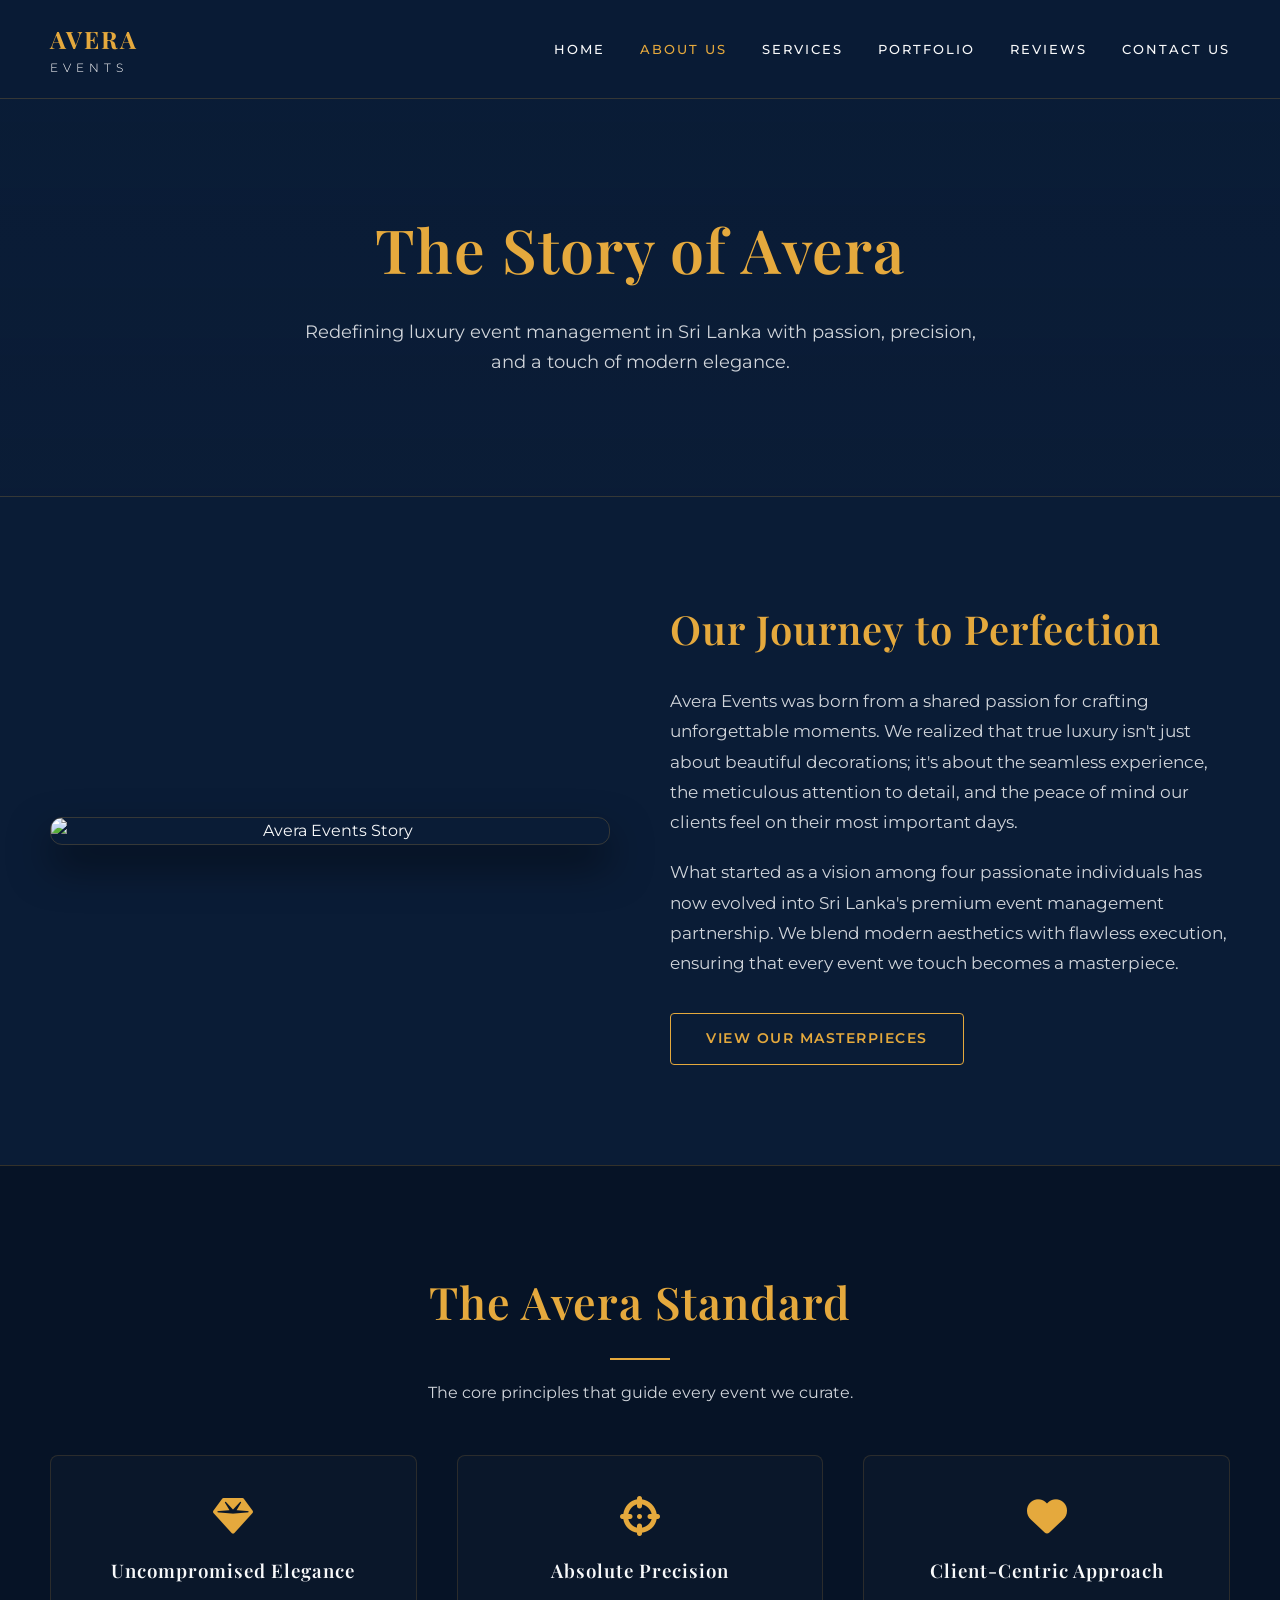
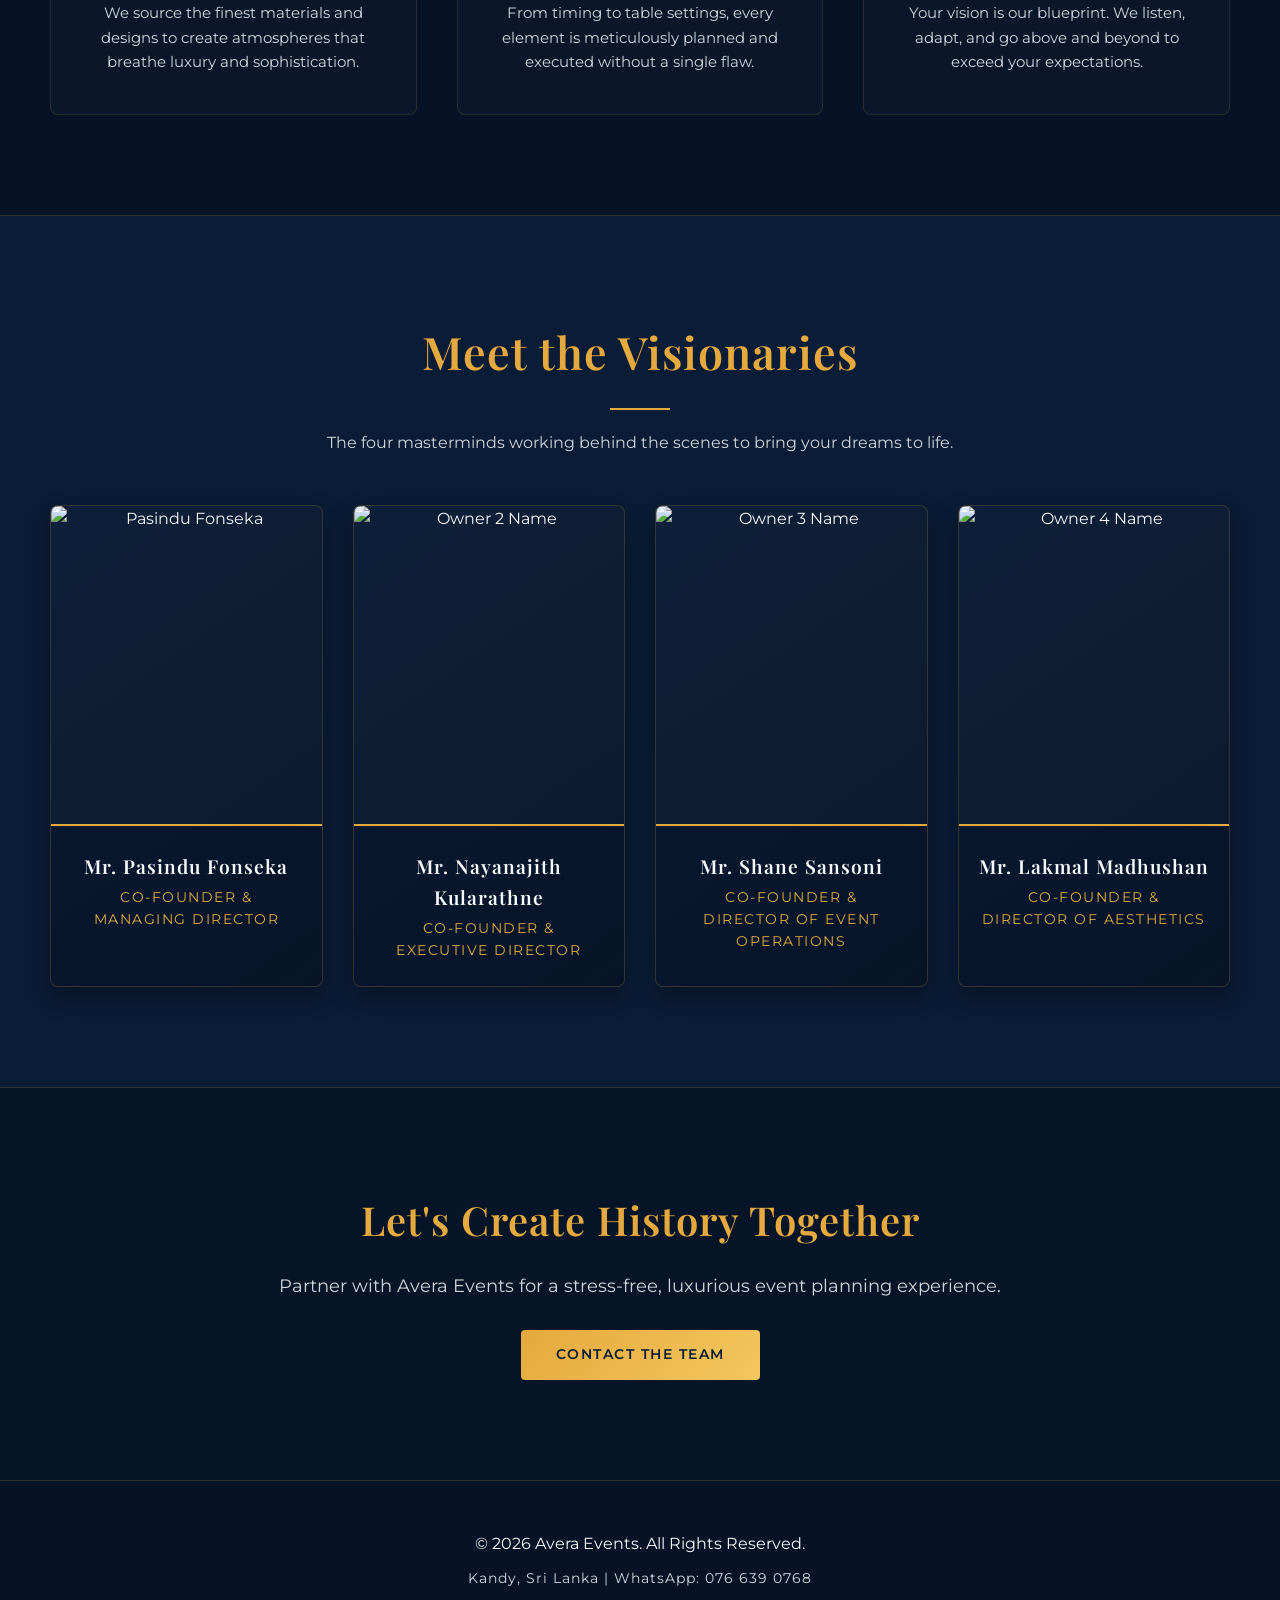
==== about.html @ 564c5348 "Update about.html" ====
<!DOCTYPE html>
<html lang="en">
<head>
    <meta charset="UTF-8">
    <meta name="viewport" content="width=device-width, initial-scale=1.0">
    <title>About Us | Avera Events</title>
    <link rel="icon" type="image/png" href="favicon.png">
    <link rel="stylesheet" href="style.css">
    <!-- FontAwesome for Icons -->
    <link rel="stylesheet" href="https://cdnjs.cloudflare.com/ajax/libs/font-awesome/6.4.0/css/all.min.css">
    <style>
        .about-hero { margin-top: 80px; padding: 120px 20px; background: linear-gradient(rgba(10, 28, 54, 0.85), rgba(10, 28, 54, 0.95)), url('images/slide2.jpg') center/cover; text-align: center; border-bottom: 1px solid var(--gold-border); }
        .about-hero h1 { font-size: 3.8rem; color: var(--accent-gold); margin-bottom: 20px; }
        .story-section { display: grid; grid-template-columns: 1fr 1fr; gap: 60px; max-width: 1200px; margin: 0 auto; align-items: center; }
        .story-image { border-radius: 12px; overflow: hidden; border: 1px solid var(--gold-border); box-shadow: 0 20px 40px rgba(0,0,0,0.5); position: relative; }
        .story-image img { width: 100%; height: 100%; object-fit: cover; display: block; }
        .story-content { text-align: left; } .story-content h2 { font-size: 2.5rem; color: var(--accent-gold); margin-bottom: 25px; } .story-content p { color: var(--text-grey); font-size: 1.05rem; line-height: 1.8; margin-bottom: 20px; }
        .values-section { background-color: var(--dark-blue-bg); border-top: 1px solid var(--gold-border); border-bottom: 1px solid var(--gold-border); }
        .values-grid { display: grid; grid-template-columns: repeat(auto-fit, minmax(300px, 1fr)); gap: 40px; max-width: 1200px; margin: 0 auto; margin-top: 50px; }
        .value-card { background: rgba(255, 255, 255, 0.02); border: 1px solid rgba(229, 169, 61, 0.15); padding: 40px 30px; border-radius: 8px; text-align: center; transition: all 0.3s ease; }
        .value-card:hover { border-color: var(--accent-gold); transform: translateY(-5px); background: rgba(255, 255, 255, 0.05); } .value-icon { font-size: 2.5rem; color: var(--accent-gold); margin-bottom: 20px; }
        
        /* Team Layout Style */
        .team-grid { display: grid; grid-template-columns: repeat(4, 1fr); gap: 30px; max-width: 1200px; margin: 0 auto; margin-top: 50px; }
        .team-card { background: linear-gradient(145deg, rgba(10,28,54,0.6), rgba(6,19,38,0.9)); border: 1px solid var(--gold-border); border-radius: 8px; overflow: hidden; text-align: center; transition: transform 0.3s; box-shadow: 0 10px 25px rgba(0,0,0,0.3); }
        .team-card:hover { transform: translateY(-8px); border-color: var(--accent-gold); }
        
        .team-image-box { width: 100%; height: 320px; overflow: hidden; border-bottom: 2px solid var(--accent-gold); background: rgba(255, 255, 255, 0.02); }
        .team-image-box img { width: 100%; height: 100%; object-fit: cover; display: block; transition: transform 0.5s ease; }
        .team-card:hover .team-image-box img { transform: scale(1.05); }
        
        .team-info { padding: 25px 15px; } 
        .team-info h4 { color: var(--text-white); font-size: 1.2rem; margin-bottom: 5px; letter-spacing: 1px; } 
        .team-info p { color: var(--accent-gold); font-size: 0.85rem; text-transform: uppercase; letter-spacing: 1.5px; }
        
        @media (max-width: 1024px) { .team-grid { grid-template-columns: repeat(2, 1fr); } .story-section { grid-template-columns: 1fr; text-align: center; } .story-content { text-align: center; } }
        @media (max-width: 768px) { .team-grid { grid-template-columns: 1fr; } .about-hero h1 { font-size: 2.8rem; } }
    </style>
</head>
<body>
    <!-- Header Navigation -->
    <header>
        <div class="logo">
            <a href="index.html" style="color:var(--accent-gold); font-family:'Playfair Display', serif; font-size:24px; font-weight:bold; letter-spacing:2px; text-decoration:none;">AVERA<span style="font-size:12px; display:block; letter-spacing:5px; color:#fff; font-family:'Montserrat', sans-serif; font-weight:300;">EVENTS</span></a>
        </div>
        <div class="menu-toggle" id="mobile-menu"><i class="fas fa-bars"></i></div>
        <nav id="nav-menu">
            <ul class="nav-list">
                <li><a href="index.html">Home</a></li>
                <li><a href="about.html" class="active">About Us</a></li>
                <li><a href="services.html">Services</a></li>
                <li><a href="portfolio.html">Portfolio</a></li>
                <li><a href="reviews.html">Reviews</a></li>
                <li><a href="contact.html">Contact Us</a></li>
            </ul>
        </nav>
    </header>

    <!-- Hero Banner -->
    <section class="about-hero">
        <h1>The Story of Avera</h1>
        <p style="color: var(--text-grey); font-size: 1.15rem; max-width: 700px; margin: 0 auto;">Redefining luxury event management in Sri Lanka with passion, precision, and a touch of modern elegance.</p>
    </section>

    <!-- Story Content -->
    <section class="section-padding">
        <div class="story-section">
            <div class="story-image"><img src="images/slide3.jpg" alt="Avera Events Story"></div>
            <div class="story-content">
                <h2>Our Journey to Perfection</h2>
                <p>Avera Events was born from a shared passion for crafting unforgettable moments. We realized that true luxury isn't just about beautiful decorations; it's about the seamless experience, the meticulous attention to detail, and the peace of mind our clients feel on their most important days.</p>
                <p>What started as a vision among four passionate individuals has now evolved into Sri Lanka's premium event management partnership. We blend modern aesthetics with flawless execution, ensuring that every event we touch becomes a masterpiece.</p>
                <a href="portfolio.html" class="btn-gold-outline" style="margin-top: 15px;">View Our Masterpieces</a>
            </div>
        </div>
    </section>

    <!-- Standards / Core Values -->
    <section class="values-section section-padding">
        <h2 class="section-title">The Avera Standard</h2>
        <p style="color: var(--text-grey);">The core principles that guide every event we curate.</p>
        <div class="values-grid">
            <div class="value-card"><i class="fas fa-gem value-icon"></i><h3 style="color: var(--text-white); margin-bottom: 15px; font-family: 'Playfair Display', serif;">Uncompromised Elegance</h3><p style="color: var(--text-grey); font-size: 0.95rem;">We source the finest materials and designs to create atmospheres that breathe luxury and sophistication.</p></div>
            <div class="value-card"><i class="fas fa-crosshairs value-icon"></i><h3 style="color: var(--text-white); margin-bottom: 15px; font-family: 'Playfair Display', serif;">Absolute Precision</h3><p style="color: var(--text-grey); font-size: 0.95rem;">From timing to table settings, every element is meticulously planned and executed without a single flaw.</p></div>
            <div class="value-card"><i class="fas fa-heart value-icon"></i><h3 style="color: var(--text-white); margin-bottom: 15px; font-family: 'Playfair Display', serif;">Client-Centric Approach</h3><p style="color: var(--text-grey); font-size: 0.95rem;">Your vision is our blueprint. We listen, adapt, and go above and beyond to exceed your expectations.</p></div>
        </div>
    </section>

    <!-- Team Section (Real Images Configured) -->
    <section class="section-padding">
        <h2 class="section-title">Meet the Visionaries</h2>
        <p style="color: var(--text-grey); margin-bottom: 20px;">The four masterminds working behind the scenes to bring your dreams to life.</p>
        
        <div class="team-grid">
            <!-- Owner 1 -->
        <div class="team-card">
            <div class="team-image-box">
                <img src="https://res.cloudinary.com/ord0oppa/image/upload/v1783399029/WhatsApp_Image_2026-07-07_at_09.44.45_jn5zst.jpg" alt="Pasindu Fonseka">
            </div>
            <div class="team-info">
                <h4>Mr. Pasindu Fonseka</h4>
                <p>Co-Founder &<br>Managing Director</p>
            </div>
        </div>

        <!-- Owner 2 -->
        <div class="team-card">
            <div class="team-image-box">
                <img src="https://res.cloudinary.com/ord0oppa/image/upload/v1783406626/Man_wearing_sunglasses_in_office_202607071105_fjljlg.jpg" alt="Owner 2 Name">
            </div>
            <div class="team-info">
                <h4>Mr. Nayanajith Kularathne</h4>
                <p>Co-Founder &<br>Executive Director</p>
            </div>
        </div>

        <!-- Owner 3 -->
        <div class="team-card">
            <div class="team-image-box">
                <img src="https://res.cloudinary.com/ord0oppa/image/upload/v1783406615/Man_wearing_sunglasses_in_office_202607071108_fgf3a9.jpg" alt="Owner 3 Name">
            </div>
            <div class="team-info">
                <h4>Mr. Shane Sansoni</h4>
                <p>Co-Founder &<br>Director of Event Operations</p>
            </div>
        </div>

        <!-- Owner 4 -->
        <div class="team-card">
            <div class="team-image-box">
                <img src="https://res.cloudinary.com/ord0oppa/image/upload/v1783399033/Man_in_blazer_office_202607070939_g2fzbm.jpg" alt="Owner 4 Name">
            </div>
            <div class="team-info">
                <h4>Mr. Lakmal Madhushan</h4>
                <p>Co-Founder &<br>Director of Aesthetics</p>
            </div>
         </div>
    </section>

    <!-- Bottom CTA Banner -->
    <section class="section-padding" style="background: linear-gradient(rgba(6, 19, 38, 0.9), rgba(6, 19, 38, 0.9)); border-top: 1px solid var(--gold-border);">
        <h2 style="font-size: 2.5rem; color: var(--accent-gold); margin-bottom: 20px;">Let's Create History Together</h2>
        <p style="color: var(--text-grey); font-size: 1.1rem; margin-bottom: 30px;">Partner with Avera Events for a stress-free, luxurious event planning experience.</p>
        <a href="contact.html" class="btn-gold">Contact The Team</a>
    </section>

    <!-- Global Footer -->
    <footer>
        <p>&copy; 2026 Avera Events. All Rights Reserved.</p>
        <p style="font-size: 0.9rem; color: var(--text-grey); margin-top: 10px; letter-spacing: 1px;">Kandy, Sri Lanka | WhatsApp: 076 639 0768</p>
    </footer>

    <!-- Mobile Navigation Menu Script -->
    <script>
        document.addEventListener("DOMContentLoaded", function() {
            const mobileMenu = document.getElementById('mobile-menu'); const navMenu = document.getElementById('nav-menu'); const menuIcon = mobileMenu.querySelector('i');
            if(mobileMenu && navMenu) {
                mobileMenu.addEventListener('click', () => { navMenu.classList.toggle('active'); document.body.classList.toggle('no-scroll'); if(navMenu.classList.contains('active')) { menuIcon.classList.remove('fa-bars'); menuIcon.classList.add('fa-times'); } else { menuIcon.classList.remove('fa-times'); menuIcon.classList.add('fa-bars'); } });
                document.querySelectorAll('.nav-list li a').forEach(link => { link.addEventListener('click', () => { navMenu.classList.remove('active'); document.body.classList.remove('no-scroll'); menuIcon.classList.remove('fa-times'); menuIcon.classList.add('fa-bars'); }); });
            }
        });
    </script>
</body>
</html>
---- style.css ----
/* ==========================================================================
   Avera Events - Master Stylesheet (Premium Luxury Theme)
   ========================================================================== */
@import url('https://fonts.googleapis.com/css2?family=Montserrat:wght@300;400;500;600&family=Playfair+Display:ital,wght@0,400;0,600;1,400&display=swap');

:root { 
    --primary-blue: #0A1C36; 
    --dark-blue-bg: #061326;
    --accent-gold: #E5A93D; 
    --accent-gold-light: #F3C75F; 
    --text-white: #F8F9FA; 
    --text-grey: #D1D5DB; 
    --card-bg: rgba(255, 255, 255, 0.02);
    --gold-border: rgba(229, 169, 61, 0.2);
}

* { margin: 0; padding: 0; box-sizing: border-box; }
html { scroll-behavior: smooth; }

body { 
    font-family: 'Montserrat', sans-serif; 
    background-color: var(--primary-blue); 
    color: var(--text-white); 
    line-height: 1.6; 
    overflow-x: hidden;
}

h1, h2, h3, h4 { 
    font-family: 'Playfair Display', serif; 
    font-weight: 600; 
    letter-spacing: 1px;
}

/* ================== Navbar & Mobile Menu ================== */
header { 
    background-color: rgba(10, 28, 54, 0.96); 
    padding: 20px 50px; 
    display: flex; 
    justify-content: space-between; 
    align-items: center; 
    position: fixed; 
    width: 100%; 
    top: 0; 
    z-index: 2000; 
    border-bottom: 1px solid var(--gold-border); 
    backdrop-filter: blur(10px);
}

nav ul { list-style: none; display: flex; gap: 35px; }
nav ul li a { 
    color: var(--text-white); text-decoration: none; font-size: 13px; 
    text-transform: uppercase; letter-spacing: 2px; transition: color 0.3s ease; font-weight: 500;
}
nav ul li a:hover, nav ul li a.active { color: var(--accent-gold); }

.menu-toggle {
    display: none; color: var(--accent-gold); font-size: 1.8rem; cursor: pointer;
    z-index: 2001; transition: transform 0.3s;
}

@media (max-width: 992px) { header { padding: 15px 30px; } }

@media (max-width: 768px) {
    .menu-toggle { display: block; }
    nav {
        position: fixed; top: 0; right: -100%; width: 75%; height: 100vh;
        background: rgba(6, 19, 38, 0.98); backdrop-filter: blur(15px);
        display: flex; flex-direction: column; justify-content: center; align-items: center;
        transition: right 0.4s cubic-bezier(0.25, 1, 0.5, 1); z-index: 2000;
        border-left: 1px solid var(--gold-border); box-shadow: -10px 0 40px rgba(0,0,0,0.7);
    }
    nav.active { right: 0; }
    nav ul { flex-direction: column; text-align: center; gap: 40px; }
    nav ul li a { font-size: 1.3rem; letter-spacing: 3px; }
    body.no-scroll { overflow: hidden; }
}

/* ================== Global Buttons & Layout ================== */
.btn-gold { 
    background: linear-gradient(135deg, var(--accent-gold), var(--accent-gold-light)); 
    color: var(--primary-blue); padding: 14px 35px; text-decoration: none; 
    font-weight: 600; border-radius: 4px; text-transform: uppercase; 
    letter-spacing: 1.5px; transition: all 0.4s ease; display: inline-block; border: none; cursor: pointer; font-size: 0.85rem;
}
.btn-gold:hover { transform: translateY(-3px); box-shadow: 0 12px 25px rgba(229, 169, 61, 0.35); }

.btn-gold-outline {
    background: transparent; color: var(--accent-gold); border: 1px solid var(--accent-gold);
    padding: 14px 35px; text-decoration: none; font-weight: 600; border-radius: 4px; 
    text-transform: uppercase; letter-spacing: 1.5px; transition: all 0.4s ease; display: inline-block; font-size: 0.85rem;
}
.btn-gold-outline:hover {
    background: var(--accent-gold); color: var(--primary-blue); transform: translateY(-3px); box-shadow: 0 12px 25px rgba(229, 169, 61, 0.2);
}

.section-padding { padding: 100px 50px; text-align: center; }
.section-title { font-size: 2.8rem; color: var(--accent-gold); margin-bottom: 20px; }
.section-title::after { content: ''; display: block; width: 60px; height: 2px; background: var(--accent-gold); margin: 20px auto 0; }

/* ================== Custom Form Inputs ================== */
.custom-input {
    width: 100%; padding: 16px; background: rgba(0, 0, 0, 0.2);
    border: 1px solid rgba(229, 169, 61, 0.3); color: var(--text-white);
    border-radius: 6px; font-family: 'Montserrat', sans-serif; font-size: 1rem;
    transition: all 0.3s ease; margin-bottom: 25px;
}
.custom-input:focus { outline: none; border-color: var(--accent-gold); box-shadow: 0 0 10px rgba(229, 169, 61, 0.2); background: rgba(0, 0, 0, 0.4); }
.custom-input::placeholder { color: rgba(255, 255, 255, 0.3); }
.form-label { display: block; margin-bottom: 10px; color: var(--accent-gold); font-size: 0.95rem; font-weight: 500; }

/* ================== Footer ================== */
footer { background-color: var(--dark-blue-bg); padding: 50px 20px; text-align: center; border-top: 1px solid var(--gold-border); }

/* (මෙතනින් පහළට Index, About, Services, Contact, Reviews වලට අදාළ අමතර CSS ඔක්කොම එකතු කරලා තියෙන්නේ. ඒ ඔක්කොම ෆයිල් වලට මේ එක style.css එකෙන් වැඩ කරනවා) */
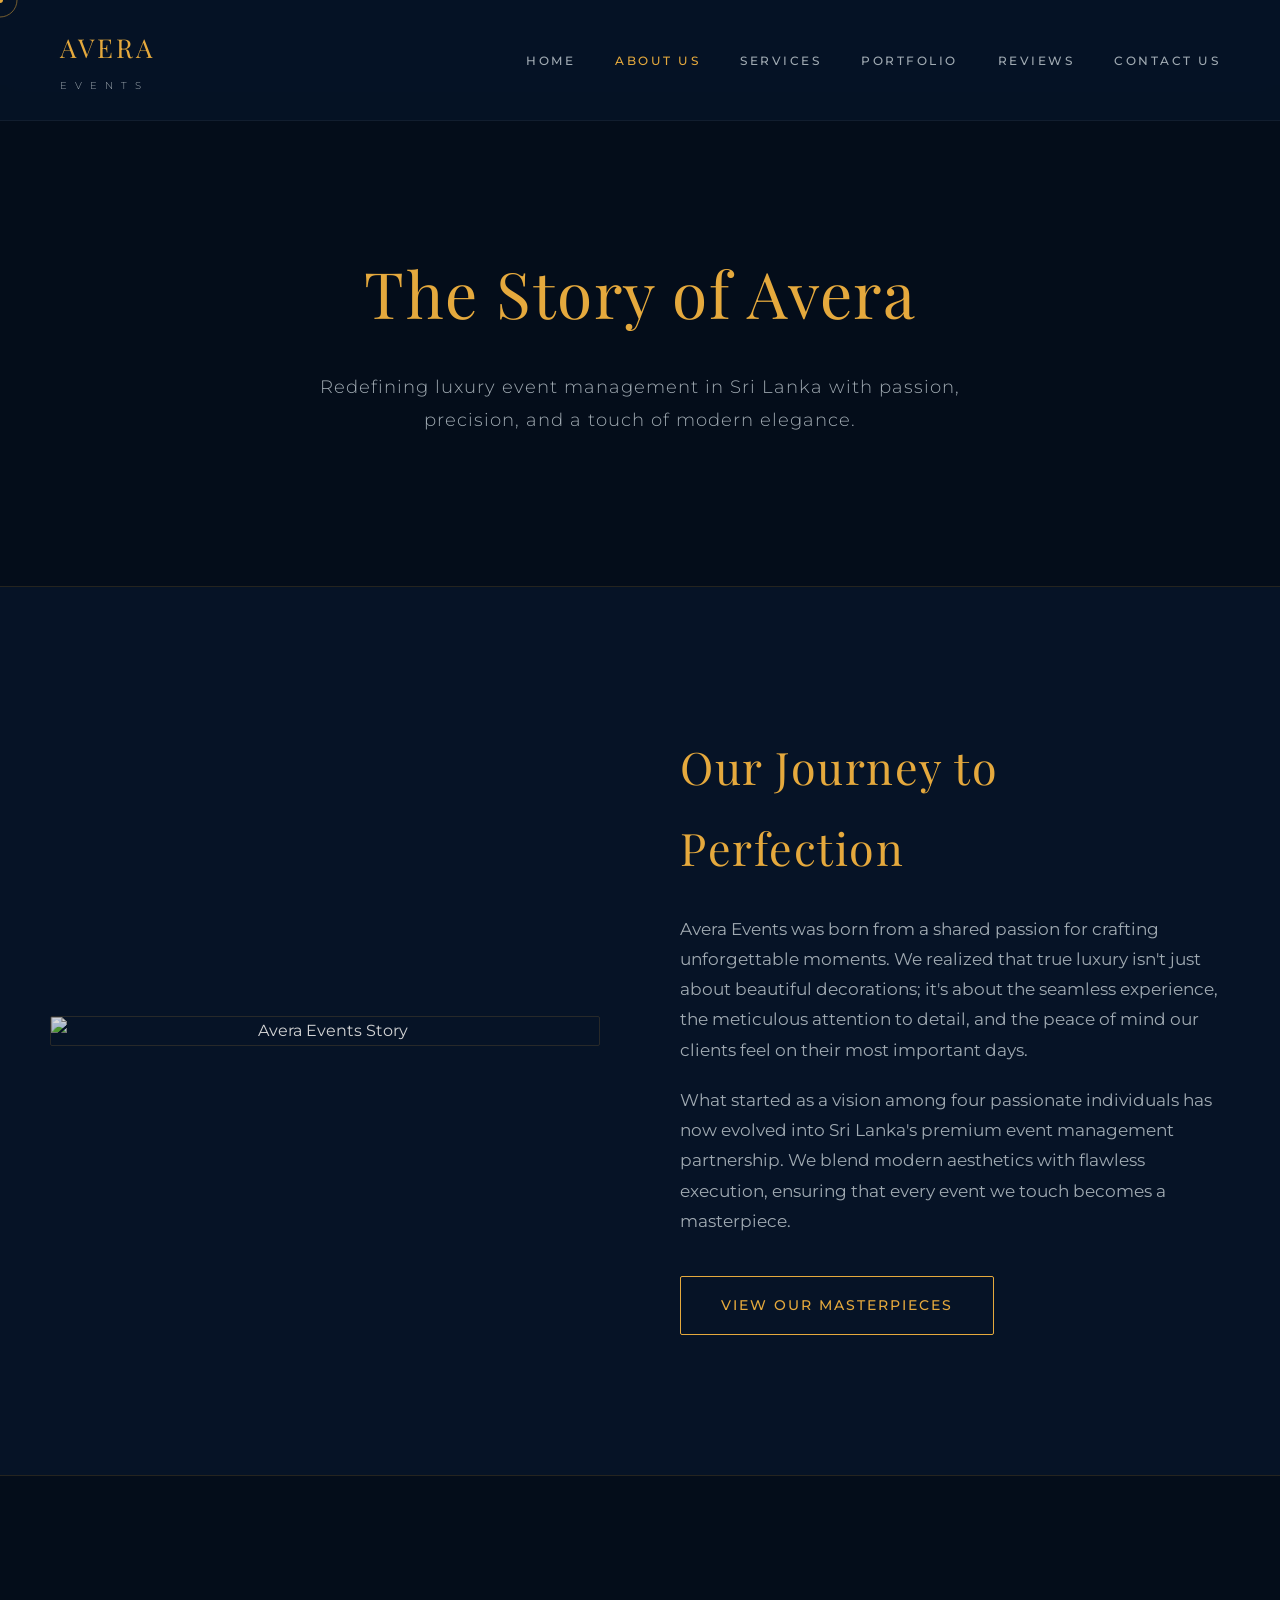
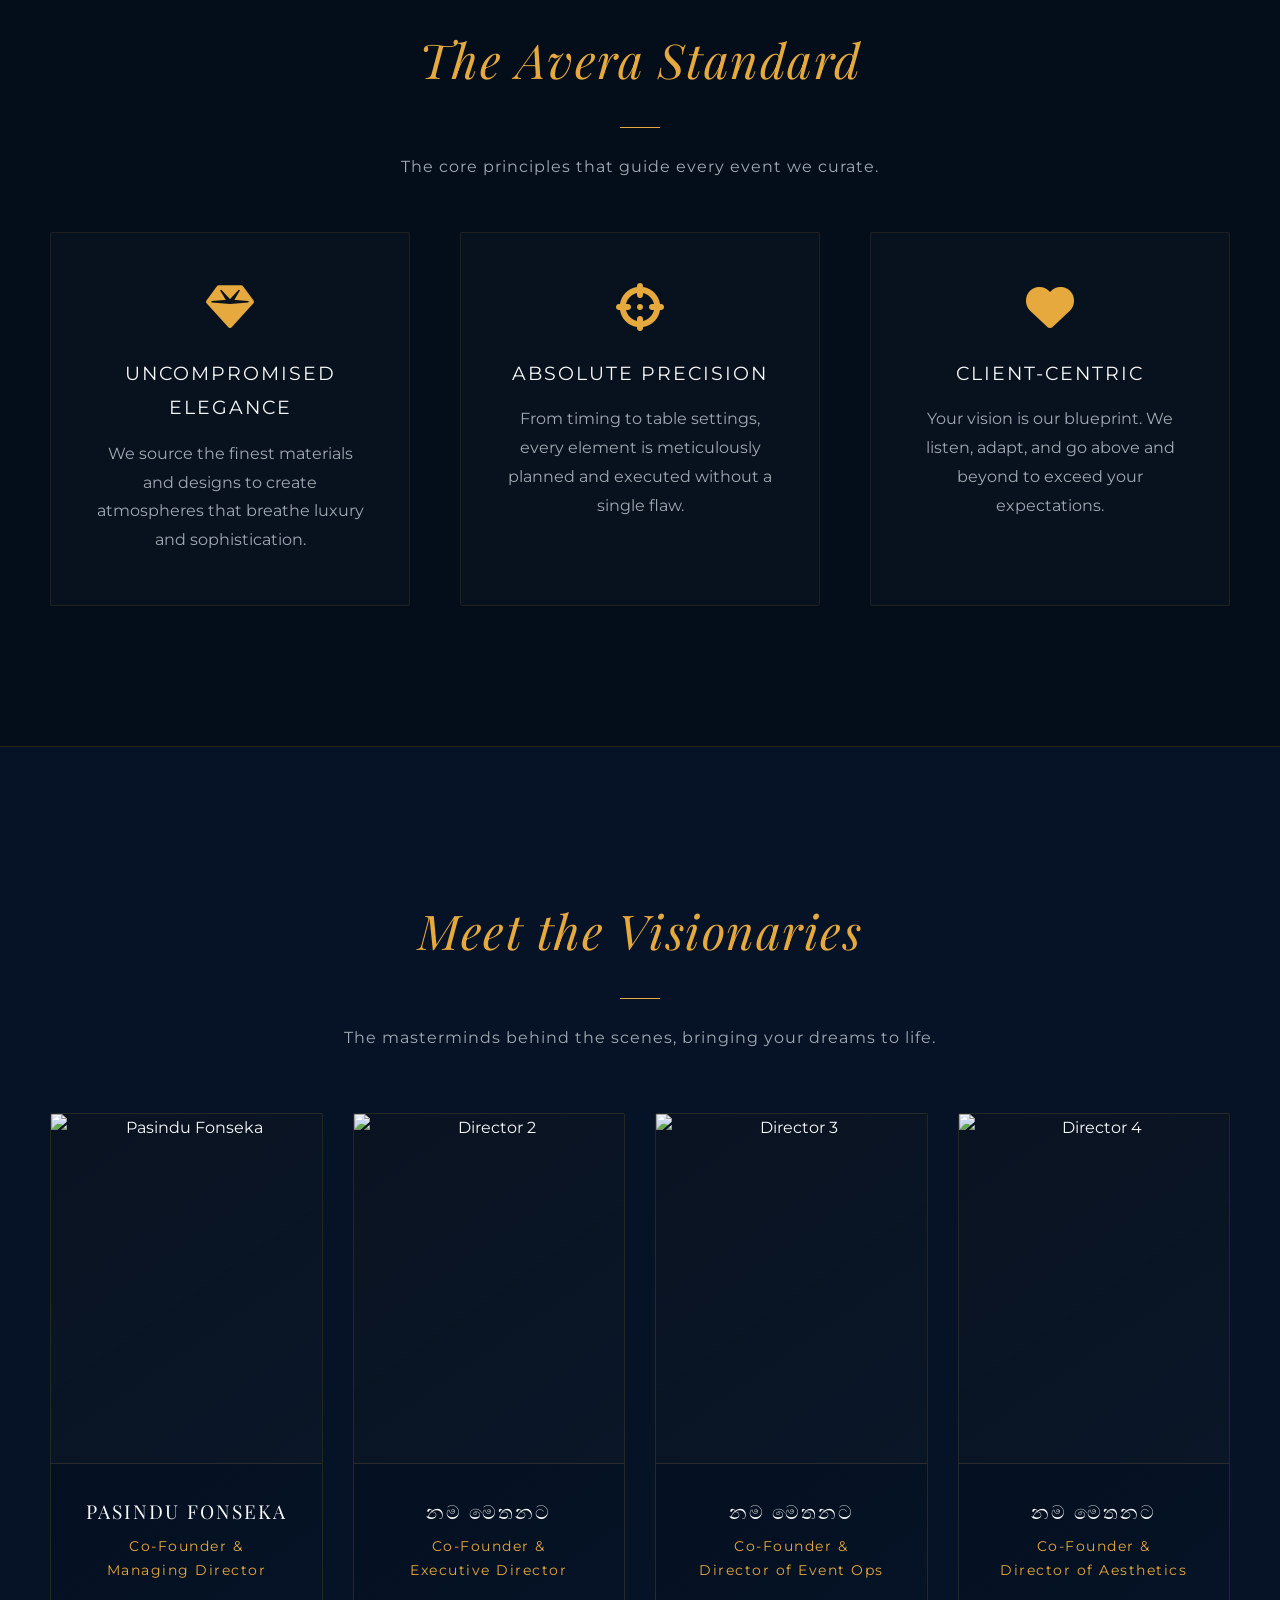
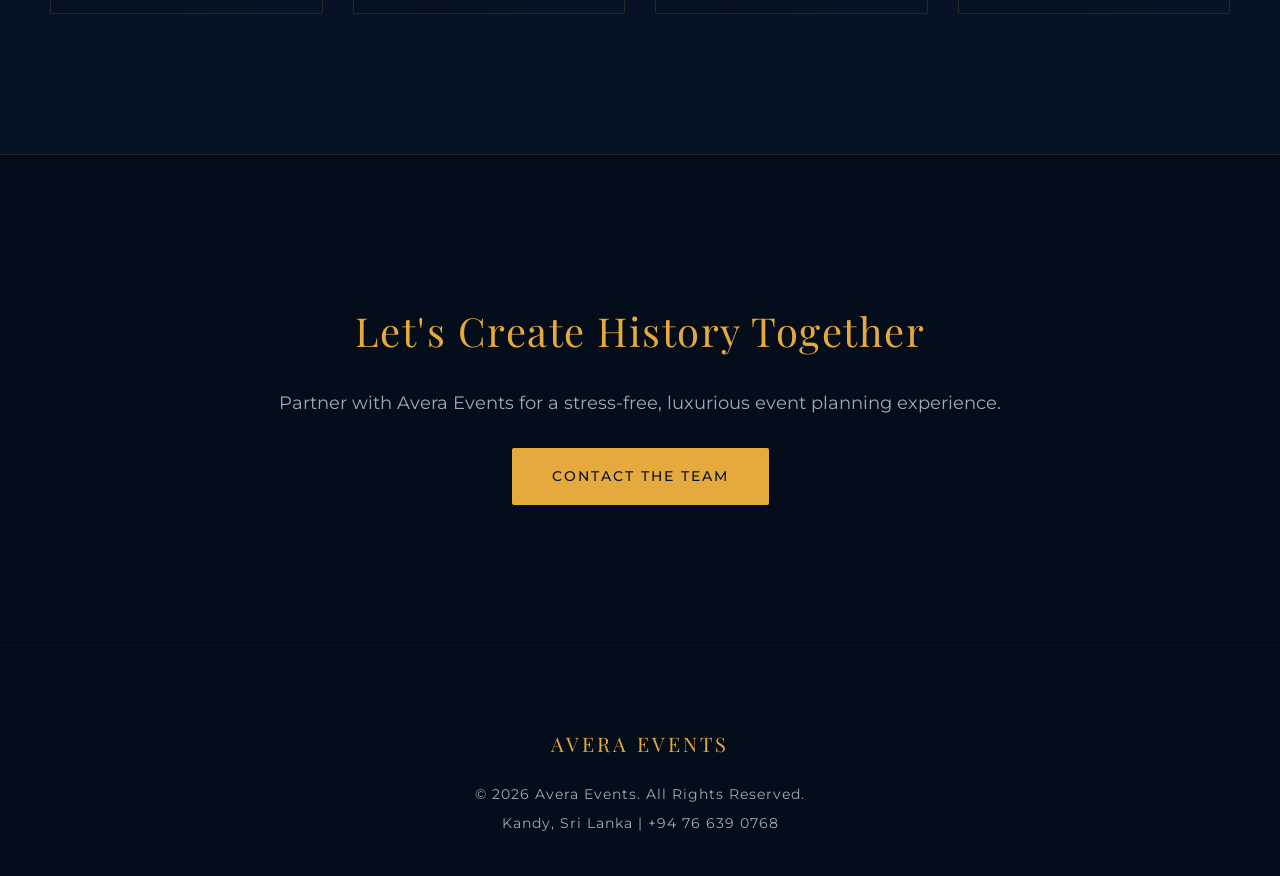
==== commit 2fc204ae: "Update about.html" ====
--- a/about.html
+++ b/about.html
@@ -6,159 +6,241 @@
     <title>About Us | Avera Events</title>
     <link rel="icon" type="image/png" href="favicon.png">
     <link rel="stylesheet" href="style.css">
-    <!-- FontAwesome for Icons -->
+    <!-- FontAwesome & AOS Animation CSS -->
     <link rel="stylesheet" href="https://cdnjs.cloudflare.com/ajax/libs/font-awesome/6.4.0/css/all.min.css">
+    <link href="https://unpkg.com/aos@2.3.1/dist/aos.css" rel="stylesheet">
+    
     <style>
-        .about-hero { margin-top: 80px; padding: 120px 20px; background: linear-gradient(rgba(10, 28, 54, 0.85), rgba(10, 28, 54, 0.95)), url('images/slide2.jpg') center/cover; text-align: center; border-bottom: 1px solid var(--gold-border); }
-        .about-hero h1 { font-size: 3.8rem; color: var(--accent-gold); margin-bottom: 20px; }
-        .story-section { display: grid; grid-template-columns: 1fr 1fr; gap: 60px; max-width: 1200px; margin: 0 auto; align-items: center; }
-        .story-image { border-radius: 12px; overflow: hidden; border: 1px solid var(--gold-border); box-shadow: 0 20px 40px rgba(0,0,0,0.5); position: relative; }
-        .story-image img { width: 100%; height: 100%; object-fit: cover; display: block; }
-        .story-content { text-align: left; } .story-content h2 { font-size: 2.5rem; color: var(--accent-gold); margin-bottom: 25px; } .story-content p { color: var(--text-grey); font-size: 1.05rem; line-height: 1.8; margin-bottom: 20px; }
+        .about-hero { margin-top: 85px; padding: 150px 20px; background-color: var(--dark-blue-bg); text-align: center; border-bottom: 1px solid var(--gold-border); }
+        .about-hero h1 { font-size: 4rem; color: var(--accent-gold); margin-bottom: 20px; font-family: 'Playfair Display', serif; }
+        
+        .story-section { display: grid; grid-template-columns: 1fr 1fr; gap: 80px; max-width: 1200px; margin: 0 auto; align-items: center; }
+        .story-image { border-radius: 2px; overflow: hidden; border: 1px solid var(--gold-border); position: relative; }
+        .story-image img { width: 100%; height: 100%; object-fit: cover; display: block; filter: brightness(0.85); transition: 1s ease; }
+        .story-image:hover img { filter: brightness(1); transform: scale(1.03); }
+        
+        .story-content { text-align: left; } 
+        .story-content h2 { font-size: 2.8rem; color: var(--accent-gold); margin-bottom: 25px; } 
+        .story-content p { color: var(--text-grey); font-size: 1.05rem; margin-bottom: 20px; line-height: 1.8; }
+        
         .values-section { background-color: var(--dark-blue-bg); border-top: 1px solid var(--gold-border); border-bottom: 1px solid var(--gold-border); }
-        .values-grid { display: grid; grid-template-columns: repeat(auto-fit, minmax(300px, 1fr)); gap: 40px; max-width: 1200px; margin: 0 auto; margin-top: 50px; }
-        .value-card { background: rgba(255, 255, 255, 0.02); border: 1px solid rgba(229, 169, 61, 0.15); padding: 40px 30px; border-radius: 8px; text-align: center; transition: all 0.3s ease; }
-        .value-card:hover { border-color: var(--accent-gold); transform: translateY(-5px); background: rgba(255, 255, 255, 0.05); } .value-icon { font-size: 2.5rem; color: var(--accent-gold); margin-bottom: 20px; }
-        
-        /* Team Layout Style */
-        .team-grid { display: grid; grid-template-columns: repeat(4, 1fr); gap: 30px; max-width: 1200px; margin: 0 auto; margin-top: 50px; }
-        .team-card { background: linear-gradient(145deg, rgba(10,28,54,0.6), rgba(6,19,38,0.9)); border: 1px solid var(--gold-border); border-radius: 8px; overflow: hidden; text-align: center; transition: transform 0.3s; box-shadow: 0 10px 25px rgba(0,0,0,0.3); }
-        .team-card:hover { transform: translateY(-8px); border-color: var(--accent-gold); }
-        
-        .team-image-box { width: 100%; height: 320px; overflow: hidden; border-bottom: 2px solid var(--accent-gold); background: rgba(255, 255, 255, 0.02); }
-        .team-image-box img { width: 100%; height: 100%; object-fit: cover; display: block; transition: transform 0.5s ease; }
-        .team-card:hover .team-image-box img { transform: scale(1.05); }
-        
-        .team-info { padding: 25px 15px; } 
-        .team-info h4 { color: var(--text-white); font-size: 1.2rem; margin-bottom: 5px; letter-spacing: 1px; } 
-        .team-info p { color: var(--accent-gold); font-size: 0.85rem; text-transform: uppercase; letter-spacing: 1.5px; }
+        .values-grid { display: grid; grid-template-columns: repeat(auto-fit, minmax(300px, 1fr)); gap: 50px; max-width: 1200px; margin: 50px auto 0; }
+        .value-card { background: var(--card-bg); border: 1px solid rgba(229, 169, 61, 0.1); padding: 50px 40px; border-radius: 2px; text-align: center; transition: all 0.4s ease; }
+        .value-card:hover { border-color: var(--accent-gold); transform: translateY(-10px); background: rgba(255, 255, 255, 0.03); } 
+        .value-icon { font-size: 3rem; color: var(--accent-gold); margin-bottom: 25px; }
+        
+        .team-grid { display: grid; grid-template-columns: repeat(4, 1fr); gap: 30px; max-width: 1200px; margin: 60px auto 0; }
+        .team-card { background: linear-gradient(145deg, rgba(4,13,26,0.8), rgba(6,19,38,0.9)); border: 1px solid var(--gold-border); border-radius: 2px; overflow: hidden; text-align: center; transition: transform 0.4s; }
+        .team-card:hover { transform: translateY(-10px); border-color: var(--accent-gold); }
+        
+        .team-image-box { width: 100%; height: 350px; overflow: hidden; border-bottom: 1px solid var(--gold-border); background: rgba(255, 255, 255, 0.02); }
+        .team-image-box img { width: 100%; height: 100%; object-fit: cover; display: block; filter: grayscale(20%); transition: transform 0.6s ease, filter 0.6s ease; }
+        .team-card:hover .team-image-box img { transform: scale(1.05); filter: grayscale(0%); }
+        
+        .team-info { padding: 30px 15px; } 
+        .team-info h4 { color: var(--text-white); font-size: 1.2rem; margin-bottom: 5px; text-transform: uppercase; letter-spacing: 2px; } 
+        .team-info p { color: var(--accent-gold); font-size: 0.85rem; letter-spacing: 1.5px; }
         
         @media (max-width: 1024px) { .team-grid { grid-template-columns: repeat(2, 1fr); } .story-section { grid-template-columns: 1fr; text-align: center; } .story-content { text-align: center; } }
         @media (max-width: 768px) { .team-grid { grid-template-columns: 1fr; } .about-hero h1 { font-size: 2.8rem; } }
     </style>
 </head>
 <body>
-    <!-- Header Navigation -->
+    <!-- 🟢 Custom Gold Cursor HTML (මෙතන තමයි Cursor එක තියෙන්නේ) -->
+    <div class="cursor-dot"></div>
+    <div class="cursor-outline"></div>
+
+    <!-- Navigation -->
     <header>
         <div class="logo">
-            <a href="index.html" style="color:var(--accent-gold); font-family:'Playfair Display', serif; font-size:24px; font-weight:bold; letter-spacing:2px; text-decoration:none;">AVERA<span style="font-size:12px; display:block; letter-spacing:5px; color:#fff; font-family:'Montserrat', sans-serif; font-weight:300;">EVENTS</span></a>
+            <a href="index.html" class="hover-link" style="color:var(--accent-gold); font-family:'Playfair Display', serif; font-size:26px; font-weight:400; letter-spacing:3px; text-decoration:none;">
+                AVERA<span style="font-size:10px; display:block; letter-spacing:8px; color:var(--text-grey); font-family:'Montserrat', sans-serif; font-weight:300; margin-top:5px;">EVENTS</span>
+            </a>
         </div>
         <div class="menu-toggle" id="mobile-menu"><i class="fas fa-bars"></i></div>
         <nav id="nav-menu">
             <ul class="nav-list">
-                <li><a href="index.html">Home</a></li>
-                <li><a href="about.html" class="active">About Us</a></li>
-                <li><a href="services.html">Services</a></li>
-                <li><a href="portfolio.html">Portfolio</a></li>
-                <li><a href="reviews.html">Reviews</a></li>
-                <li><a href="contact.html">Contact Us</a></li>
+                <li><a href="index.html" class="hover-link">Home</a></li>
+                <li><a href="about.html" class="active hover-link">About Us</a></li>
+                <li><a href="services.html" class="hover-link">Services</a></li>
+                <li><a href="portfolio.html" class="hover-link">Portfolio</a></li>
+                <li><a href="reviews.html" class="hover-link">Reviews</a></li>
+                <li><a href="contact.html" class="hover-link">Contact Us</a></li>
             </ul>
         </nav>
     </header>
 
-    <!-- Hero Banner -->
+    <!-- Hero Section -->
     <section class="about-hero">
-        <h1>The Story of Avera</h1>
-        <p style="color: var(--text-grey); font-size: 1.15rem; max-width: 700px; margin: 0 auto;">Redefining luxury event management in Sri Lanka with passion, precision, and a touch of modern elegance.</p>
-    </section>
-
-    <!-- Story Content -->
+        <h1 data-aos="fade-down" data-aos-duration="1200">The Story of Avera</h1>
+        <p data-aos="fade-up" data-aos-delay="300" style="color: var(--text-grey); font-size: 1.15rem; max-width: 700px; margin: 0 auto; font-weight: 300; letter-spacing: 1px;">Redefining luxury event management in Sri Lanka with passion, precision, and a touch of modern elegance.</p>
+    </section>
+
+    <!-- Our Journey Section -->
     <section class="section-padding">
         <div class="story-section">
-            <div class="story-image"><img src="images/slide3.jpg" alt="Avera Events Story"></div>
-            <div class="story-content">
+            <div class="story-image hover-link" data-aos="fade-right">
+                <img src="images/slide3.jpg" alt="Avera Events Story">
+            </div>
+            <div class="story-content" data-aos="fade-left" data-aos-delay="200">
                 <h2>Our Journey to Perfection</h2>
                 <p>Avera Events was born from a shared passion for crafting unforgettable moments. We realized that true luxury isn't just about beautiful decorations; it's about the seamless experience, the meticulous attention to detail, and the peace of mind our clients feel on their most important days.</p>
                 <p>What started as a vision among four passionate individuals has now evolved into Sri Lanka's premium event management partnership. We blend modern aesthetics with flawless execution, ensuring that every event we touch becomes a masterpiece.</p>
-                <a href="portfolio.html" class="btn-gold-outline" style="margin-top: 15px;">View Our Masterpieces</a>
-            </div>
-        </div>
-    </section>
-
-    <!-- Standards / Core Values -->
+                <a href="portfolio.html" class="btn-gold-outline hover-link" style="margin-top: 20px;">View Our Masterpieces</a>
+            </div>
+        </div>
+    </section>
+
+    <!-- The Avera Standard -->
     <section class="values-section section-padding">
-        <h2 class="section-title">The Avera Standard</h2>
-        <p style="color: var(--text-grey);">The core principles that guide every event we curate.</p>
+        <h2 class="section-title" data-aos="fade-up">The Avera Standard</h2>
+        <p style="color: var(--text-grey); letter-spacing: 1px;" data-aos="fade-up" data-aos-delay="100">The core principles that guide every event we curate.</p>
         <div class="values-grid">
-            <div class="value-card"><i class="fas fa-gem value-icon"></i><h3 style="color: var(--text-white); margin-bottom: 15px; font-family: 'Playfair Display', serif;">Uncompromised Elegance</h3><p style="color: var(--text-grey); font-size: 0.95rem;">We source the finest materials and designs to create atmospheres that breathe luxury and sophistication.</p></div>
-            <div class="value-card"><i class="fas fa-crosshairs value-icon"></i><h3 style="color: var(--text-white); margin-bottom: 15px; font-family: 'Playfair Display', serif;">Absolute Precision</h3><p style="color: var(--text-grey); font-size: 0.95rem;">From timing to table settings, every element is meticulously planned and executed without a single flaw.</p></div>
-            <div class="value-card"><i class="fas fa-heart value-icon"></i><h3 style="color: var(--text-white); margin-bottom: 15px; font-family: 'Playfair Display', serif;">Client-Centric Approach</h3><p style="color: var(--text-grey); font-size: 0.95rem;">Your vision is our blueprint. We listen, adapt, and go above and beyond to exceed your expectations.</p></div>
-        </div>
-    </section>
-
-    <!-- Team Section (Real Images Configured) -->
+            <div class="value-card hover-link" data-aos="fade-up" data-aos-delay="200">
+                <i class="fas fa-gem value-icon"></i>
+                <h3 style="color: var(--text-white); margin-bottom: 15px; font-family: 'Montserrat', sans-serif; letter-spacing: 2px; font-size: 1.2rem;">UNCOMPROMISED ELEGANCE</h3>
+                <p style="color: var(--text-grey);">We source the finest materials and designs to create atmospheres that breathe luxury and sophistication.</p>
+            </div>
+            <div class="value-card hover-link" data-aos="fade-up" data-aos-delay="400">
+                <i class="fas fa-crosshairs value-icon"></i>
+                <h3 style="color: var(--text-white); margin-bottom: 15px; font-family: 'Montserrat', sans-serif; letter-spacing: 2px; font-size: 1.2rem;">ABSOLUTE PRECISION</h3>
+                <p style="color: var(--text-grey);">From timing to table settings, every element is meticulously planned and executed without a single flaw.</p>
+            </div>
+            <div class="value-card hover-link" data-aos="fade-up" data-aos-delay="600">
+                <i class="fas fa-heart value-icon"></i>
+                <h3 style="color: var(--text-white); margin-bottom: 15px; font-family: 'Montserrat', sans-serif; letter-spacing: 2px; font-size: 1.2rem;">CLIENT-CENTRIC</h3>
+                <p style="color: var(--text-grey);">Your vision is our blueprint. We listen, adapt, and go above and beyond to exceed your expectations.</p>
+            </div>
+        </div>
+    </section>
+
+    <!-- Team Section -->
     <section class="section-padding">
-        <h2 class="section-title">Meet the Visionaries</h2>
-        <p style="color: var(--text-grey); margin-bottom: 20px;">The four masterminds working behind the scenes to bring your dreams to life.</p>
+        <h2 class="section-title" data-aos="fade-up">Meet the Visionaries</h2>
+        <p style="color: var(--text-grey); letter-spacing: 1px;" data-aos="fade-up" data-aos-delay="100">The masterminds behind the scenes, bringing your dreams to life.</p>
         
         <div class="team-grid">
             <!-- Owner 1 -->
-        <div class="team-card">
-            <div class="team-image-box">
-                <img src="https://res.cloudinary.com/ord0oppa/image/upload/v1783399029/WhatsApp_Image_2026-07-07_at_09.44.45_jn5zst.jpg" alt="Pasindu Fonseka">
-            </div>
-            <div class="team-info">
-                <h4>Mr. Pasindu Fonseka</h4>
-                <p>Co-Founder &<br>Managing Director</p>
-            </div>
-        </div>
-
-        <!-- Owner 2 -->
-        <div class="team-card">
-            <div class="team-image-box">
-                <img src="https://res.cloudinary.com/ord0oppa/image/upload/v1783406626/Man_wearing_sunglasses_in_office_202607071105_fjljlg.jpg" alt="Owner 2 Name">
-            </div>
-            <div class="team-info">
-                <h4>Mr. Nayanajith Kularathne</h4>
-                <p>Co-Founder &<br>Executive Director</p>
-            </div>
-        </div>
-
-        <!-- Owner 3 -->
-        <div class="team-card">
-            <div class="team-image-box">
-                <img src="https://res.cloudinary.com/ord0oppa/image/upload/v1783406615/Man_wearing_sunglasses_in_office_202607071108_fgf3a9.jpg" alt="Owner 3 Name">
-            </div>
-            <div class="team-info">
-                <h4>Mr. Shane Sansoni</h4>
-                <p>Co-Founder &<br>Director of Event Operations</p>
-            </div>
-        </div>
-
-        <!-- Owner 4 -->
-        <div class="team-card">
-            <div class="team-image-box">
-                <img src="https://res.cloudinary.com/ord0oppa/image/upload/v1783399033/Man_in_blazer_office_202607070939_g2fzbm.jpg" alt="Owner 4 Name">
-            </div>
-            <div class="team-info">
-                <h4>Mr. Lakmal Madhushan</h4>
-                <p>Co-Founder &<br>Director of Aesthetics</p>
-            </div>
-         </div>
+            <div class="team-card hover-link" data-aos="zoom-in" data-aos-delay="200">
+                <div class="team-image-box">
+                    <img src="images/owner1.jpg" alt="Pasindu Fonseka">
+                </div>
+                <div class="team-info">
+                    <h4>Pasindu Fonseka</h4>
+                    <p>Co-Founder &<br>Managing Director</p>
+                </div>
+            </div>
+
+            <!-- Owner 2 -->
+            <div class="team-card hover-link" data-aos="zoom-in" data-aos-delay="300">
+                <div class="team-image-box">
+                    <img src="images/owner2.jpg" alt="Director 2">
+                </div>
+                <div class="team-info">
+                    <h4>නම මෙතනට</h4>
+                    <p>Co-Founder &<br>Executive Director</p>
+                </div>
+            </div>
+
+            <!-- Owner 3 -->
+            <div class="team-card hover-link" data-aos="zoom-in" data-aos-delay="400">
+                <div class="team-image-box">
+                    <img src="images/owner3.jpg" alt="Director 3">
+                </div>
+                <div class="team-info">
+                    <h4>නම මෙතනට</h4>
+                    <p>Co-Founder &<br>Director of Event Ops</p>
+                </div>
+            </div>
+
+            <!-- Owner 4 -->
+            <div class="team-card hover-link" data-aos="zoom-in" data-aos-delay="500">
+                <div class="team-image-box">
+                    <img src="images/owner4.jpg" alt="Director 4">
+                </div>
+                <div class="team-info">
+                    <h4>නම මෙතනට</h4>
+                    <p>Co-Founder &<br>Director of Aesthetics</p>
+                </div>
+            </div>
+        </div>
     </section>
 
     <!-- Bottom CTA Banner -->
-    <section class="section-padding" style="background: linear-gradient(rgba(6, 19, 38, 0.9), rgba(6, 19, 38, 0.9)); border-top: 1px solid var(--gold-border);">
-        <h2 style="font-size: 2.5rem; color: var(--accent-gold); margin-bottom: 20px;">Let's Create History Together</h2>
-        <p style="color: var(--text-grey); font-size: 1.1rem; margin-bottom: 30px;">Partner with Avera Events for a stress-free, luxurious event planning experience.</p>
-        <a href="contact.html" class="btn-gold">Contact The Team</a>
-    </section>
-
-    <!-- Global Footer -->
+    <section class="section-padding" style="background: linear-gradient(rgba(4, 13, 26, 0.95), rgba(4, 13, 26, 0.95)); border-top: 1px solid var(--gold-border);">
+        <h2 style="font-size: 2.5rem; color: var(--accent-gold); margin-bottom: 20px;" data-aos="fade-up">Let's Create History Together</h2>
+        <p style="color: var(--text-grey); font-size: 1.1rem; margin-bottom: 30px;" data-aos="fade-up" data-aos-delay="100">Partner with Avera Events for a stress-free, luxurious event planning experience.</p>
+        <a href="contact.html" class="btn-gold hover-link" data-aos="fade-up" data-aos-delay="200">Contact The Team</a>
+    </section>
+
+    <!-- Footer -->
     <footer>
-        <p>&copy; 2026 Avera Events. All Rights Reserved.</p>
-        <p style="font-size: 0.9rem; color: var(--text-grey); margin-top: 10px; letter-spacing: 1px;">Kandy, Sri Lanka | WhatsApp: 076 639 0768</p>
+        <a href="index.html" class="hover-link" style="color:var(--accent-gold); font-family:'Playfair Display', serif; font-size:20px; font-weight:400; letter-spacing:3px; text-decoration:none; display: block; margin-bottom: 20px;">AVERA EVENTS</a>
+        <p style="font-size: 0.85rem; color: var(--text-grey); letter-spacing: 1px;">&copy; 2026 Avera Events. All Rights Reserved.</p>
+        <p style="font-size: 0.85rem; color: var(--text-grey); margin-top: 5px; letter-spacing: 1px;">Kandy, Sri Lanka | +94 76 639 0768</p>
     </footer>
 
-    <!-- Mobile Navigation Menu Script -->
+    <!-- Scripts (AOS, Cursor, Mobile Menu) -->
+    <script src="https://unpkg.com/aos@2.3.1/dist/aos.js"></script>
     <script>
-        document.addEventListener("DOMContentLoaded", function() {
-            const mobileMenu = document.getElementById('mobile-menu'); const navMenu = document.getElementById('nav-menu'); const menuIcon = mobileMenu.querySelector('i');
-            if(mobileMenu && navMenu) {
-                mobileMenu.addEventListener('click', () => { navMenu.classList.toggle('active'); document.body.classList.toggle('no-scroll'); if(navMenu.classList.contains('active')) { menuIcon.classList.remove('fa-bars'); menuIcon.classList.add('fa-times'); } else { menuIcon.classList.remove('fa-times'); menuIcon.classList.add('fa-bars'); } });
-                document.querySelectorAll('.nav-list li a').forEach(link => { link.addEventListener('click', () => { navMenu.classList.remove('active'); document.body.classList.remove('no-scroll'); menuIcon.classList.remove('fa-times'); menuIcon.classList.add('fa-bars'); }); });
-            }
-        });
+        // Init AOS Animations
+        AOS.init({ duration: 1000, once: true, offset: 100 });
+        
+        // 🟢 Custom Cursor Logic
+        const cursorDot = document.querySelector('.cursor-dot');
+        const cursorOutline = document.querySelector('.cursor-outline');
+        
+        if (window.innerWidth > 992 && cursorDot && cursorOutline) {
+            window.addEventListener('mousemove', (e) => {
+                cursorDot.style.left = `${e.clientX}px`;
+                cursorDot.style.top = `${e.clientY}px`;
+                setTimeout(() => {
+                    cursorOutline.style.left = `${e.clientX}px`;
+                    cursorOutline.style.top = `${e.clientY}px`;
+                }, 50);
+            });
+            
+            document.querySelectorAll('a, button, .hover-link').forEach(el => {
+                el.addEventListener('mouseenter', () => {
+                    cursorOutline.style.width = '60px';
+                    cursorOutline.style.height = '60px';
+                    cursorOutline.style.backgroundColor = 'rgba(229, 169, 61, 0.1)';
+                });
+                el.addEventListener('mouseleave', () => {
+                    cursorOutline.style.width = '35px';
+                    cursorOutline.style.height = '35px';
+                    cursorOutline.style.backgroundColor = 'transparent';
+                });
+            });
+        }
+
+        // Mobile Menu Logic
+        const mobileMenu = document.getElementById('mobile-menu'); 
+        const navMenu = document.getElementById('nav-menu'); 
+        const menuIcon = mobileMenu.querySelector('i');
+        
+        if(mobileMenu && navMenu) {
+            mobileMenu.addEventListener('click', () => {
+                navMenu.classList.toggle('active'); 
+                document.body.classList.toggle('no-scroll');
+                if(navMenu.classList.contains('active')) { 
+                    menuIcon.classList.remove('fa-bars'); 
+                    menuIcon.classList.add('fa-times'); 
+                } else { 
+                    menuIcon.classList.remove('fa-times'); 
+                    menuIcon.classList.add('fa-bars'); 
+                }
+            });
+            
+            document.querySelectorAll('.nav-list li a').forEach(link => {
+                link.addEventListener('click', () => { 
+                    navMenu.classList.remove('active'); 
+                    document.body.classList.remove('no-scroll'); 
+                    menuIcon.classList.remove('fa-times'); 
+                    menuIcon.classList.add('fa-bars'); 
+                });
+            });
+        }
     </script>
 </body>
 </html>
--- a/style.css
+++ b/style.css
@@ -1,17 +1,17 @@
 /* ==========================================================================
-   Avera Events - Master Stylesheet (Premium Luxury Theme)
+   Avera Events - Master Stylesheet (Modern Luxury Theme)
    ========================================================================== */
 @import url('https://fonts.googleapis.com/css2?family=Montserrat:wght@300;400;500;600&family=Playfair+Display:ital,wght@0,400;0,600;1,400&display=swap');
 
 :root { 
-    --primary-blue: #0A1C36; 
-    --dark-blue-bg: #061326;
+    --primary-blue: #061326; /* Deeper, more luxurious blue */
+    --dark-blue-bg: #040D1A;
     --accent-gold: #E5A93D; 
     --accent-gold-light: #F3C75F; 
     --text-white: #F8F9FA; 
-    --text-grey: #D1D5DB; 
+    --text-grey: #A0AAB2; /* Softer elegant grey */
     --card-bg: rgba(255, 255, 255, 0.02);
-    --gold-border: rgba(229, 169, 61, 0.2);
+    --gold-border: rgba(229, 169, 61, 0.15); /* More subtle borders */
 }
 
 * { margin: 0; padding: 0; box-sizing: border-box; }
@@ -21,94 +21,101 @@
     font-family: 'Montserrat', sans-serif; 
     background-color: var(--primary-blue); 
     color: var(--text-white); 
-    line-height: 1.6; 
+    line-height: 1.8; /* More breathing space in text */
     overflow-x: hidden;
 }
 
 h1, h2, h3, h4 { 
     font-family: 'Playfair Display', serif; 
-    font-weight: 600; 
-    letter-spacing: 1px;
+    font-weight: 400; /* Lighter font weight for luxury feel */
+    letter-spacing: 1.5px;
+}
+
+/* ================== Custom Luxury Cursor ================== */
+@media (min-width: 993px) {
+    body, a, button, input, textarea, select { cursor: none; }
+    
+    .cursor-dot, .cursor-outline {
+        position: fixed; top: 0; left: 0; transform: translate(-50%, -50%);
+        border-radius: 50%; z-index: 9999; pointer-events: none;
+    }
+    
+    .cursor-dot {
+        width: 6px; height: 6px; background-color: var(--accent-gold);
+    }
+    
+    .cursor-outline {
+        width: 35px; height: 35px; border: 1px solid rgba(229, 169, 61, 0.5);
+        transition: width 0.2s ease-out, height 0.2s ease-out, background-color 0.2s ease-out;
+    }
 }
 
 /* ================== Navbar & Mobile Menu ================== */
 header { 
-    background-color: rgba(10, 28, 54, 0.96); 
-    padding: 20px 50px; 
-    display: flex; 
-    justify-content: space-between; 
-    align-items: center; 
-    position: fixed; 
-    width: 100%; 
-    top: 0; 
-    z-index: 2000; 
-    border-bottom: 1px solid var(--gold-border); 
-    backdrop-filter: blur(10px);
+    background-color: rgba(6, 19, 38, 0.90); 
+    padding: 25px 60px; 
+    display: flex; justify-content: space-between; align-items: center; 
+    position: fixed; width: 100%; top: 0; z-index: 2000; 
+    border-bottom: 1px solid rgba(255,255,255,0.05); 
+    backdrop-filter: blur(15px);
+    transition: padding 0.4s ease;
 }
 
-nav ul { list-style: none; display: flex; gap: 35px; }
+nav ul { list-style: none; display: flex; gap: 40px; }
 nav ul li a { 
-    color: var(--text-white); text-decoration: none; font-size: 13px; 
-    text-transform: uppercase; letter-spacing: 2px; transition: color 0.3s ease; font-weight: 500;
+    color: var(--text-grey); text-decoration: none; font-size: 12px; 
+    text-transform: uppercase; letter-spacing: 2.5px; transition: color 0.4s ease; font-weight: 500;
 }
 nav ul li a:hover, nav ul li a.active { color: var(--accent-gold); }
 
-.menu-toggle {
-    display: none; color: var(--accent-gold); font-size: 1.8rem; cursor: pointer;
-    z-index: 2001; transition: transform 0.3s;
-}
+.menu-toggle { display: none; color: var(--accent-gold); font-size: 1.8rem; cursor: pointer; z-index: 2001; transition: transform 0.3s; }
 
-@media (max-width: 992px) { header { padding: 15px 30px; } }
-
-@media (max-width: 768px) {
+@media (max-width: 992px) { 
+    header { padding: 20px 30px; } 
     .menu-toggle { display: block; }
     nav {
-        position: fixed; top: 0; right: -100%; width: 75%; height: 100vh;
-        background: rgba(6, 19, 38, 0.98); backdrop-filter: blur(15px);
+        position: fixed; top: 0; right: -100%; width: 100%; height: 100vh;
+        background: rgba(4, 13, 26, 0.98); backdrop-filter: blur(20px);
         display: flex; flex-direction: column; justify-content: center; align-items: center;
-        transition: right 0.4s cubic-bezier(0.25, 1, 0.5, 1); z-index: 2000;
-        border-left: 1px solid var(--gold-border); box-shadow: -10px 0 40px rgba(0,0,0,0.7);
+        transition: right 0.6s cubic-bezier(0.25, 1, 0.5, 1); z-index: 2000;
     }
     nav.active { right: 0; }
     nav ul { flex-direction: column; text-align: center; gap: 40px; }
-    nav ul li a { font-size: 1.3rem; letter-spacing: 3px; }
+    nav ul li a { font-size: 1.2rem; letter-spacing: 4px; color: white; }
     body.no-scroll { overflow: hidden; }
 }
 
 /* ================== Global Buttons & Layout ================== */
 .btn-gold { 
-    background: linear-gradient(135deg, var(--accent-gold), var(--accent-gold-light)); 
-    color: var(--primary-blue); padding: 14px 35px; text-decoration: none; 
-    font-weight: 600; border-radius: 4px; text-transform: uppercase; 
-    letter-spacing: 1.5px; transition: all 0.4s ease; display: inline-block; border: none; cursor: pointer; font-size: 0.85rem;
+    background: var(--accent-gold); 
+    color: var(--primary-blue); padding: 16px 40px; text-decoration: none; 
+    font-weight: 500; border-radius: 2px; text-transform: uppercase; 
+    letter-spacing: 2px; transition: all 0.5s cubic-bezier(0.25, 1, 0.5, 1); 
+    display: inline-block; border: none; font-size: 0.85rem;
 }
-.btn-gold:hover { transform: translateY(-3px); box-shadow: 0 12px 25px rgba(229, 169, 61, 0.35); }
+.btn-gold:hover { transform: translateY(-5px); box-shadow: 0 15px 30px rgba(229, 169, 61, 0.2); background: #fff; color: var(--accent-gold); }
 
 .btn-gold-outline {
     background: transparent; color: var(--accent-gold); border: 1px solid var(--accent-gold);
-    padding: 14px 35px; text-decoration: none; font-weight: 600; border-radius: 4px; 
-    text-transform: uppercase; letter-spacing: 1.5px; transition: all 0.4s ease; display: inline-block; font-size: 0.85rem;
+    padding: 16px 40px; text-decoration: none; font-weight: 500; border-radius: 2px; 
+    text-transform: uppercase; letter-spacing: 2px; transition: all 0.5s ease; display: inline-block; font-size: 0.85rem;
 }
-.btn-gold-outline:hover {
-    background: var(--accent-gold); color: var(--primary-blue); transform: translateY(-3px); box-shadow: 0 12px 25px rgba(229, 169, 61, 0.2);
-}
+.btn-gold-outline:hover { background: var(--accent-gold); color: var(--primary-blue); }
 
-.section-padding { padding: 100px 50px; text-align: center; }
-.section-title { font-size: 2.8rem; color: var(--accent-gold); margin-bottom: 20px; }
-.section-title::after { content: ''; display: block; width: 60px; height: 2px; background: var(--accent-gold); margin: 20px auto 0; }
+.section-padding { padding: 140px 50px; text-align: center; }
+.section-title { font-size: 3rem; color: var(--accent-gold); margin-bottom: 25px; font-style: italic; }
+.section-title::after { content: ''; display: block; width: 40px; height: 1px; background: var(--accent-gold); margin: 25px auto 0; }
 
 /* ================== Custom Form Inputs ================== */
 .custom-input {
-    width: 100%; padding: 16px; background: rgba(0, 0, 0, 0.2);
-    border: 1px solid rgba(229, 169, 61, 0.3); color: var(--text-white);
-    border-radius: 6px; font-family: 'Montserrat', sans-serif; font-size: 1rem;
-    transition: all 0.3s ease; margin-bottom: 25px;
+    width: 100%; padding: 18px; background: rgba(255, 255, 255, 0.02);
+    border: 1px solid rgba(255, 255, 255, 0.1); color: var(--text-white);
+    border-radius: 2px; font-family: 'Montserrat', sans-serif; font-size: 1rem;
+    transition: all 0.4s ease; margin-bottom: 25px;
 }
-.custom-input:focus { outline: none; border-color: var(--accent-gold); box-shadow: 0 0 10px rgba(229, 169, 61, 0.2); background: rgba(0, 0, 0, 0.4); }
-.custom-input::placeholder { color: rgba(255, 255, 255, 0.3); }
-.form-label { display: block; margin-bottom: 10px; color: var(--accent-gold); font-size: 0.95rem; font-weight: 500; }
+.custom-input:focus { outline: none; border-color: var(--accent-gold); background: rgba(0, 0, 0, 0.2); }
+.custom-input::placeholder { color: rgba(255, 255, 255, 0.2); }
+.form-label { display: block; margin-bottom: 12px; color: var(--text-grey); font-size: 0.9rem; font-weight: 400; letter-spacing: 1px; text-transform: uppercase; }
 
 /* ================== Footer ================== */
-footer { background-color: var(--dark-blue-bg); padding: 50px 20px; text-align: center; border-top: 1px solid var(--gold-border); }
-
-/* (මෙතනින් පහළට Index, About, Services, Contact, Reviews වලට අදාළ අමතර CSS ඔක්කොම එකතු කරලා තියෙන්නේ. ඒ ඔක්කොම ෆයිල් වලට මේ එක style.css එකෙන් වැඩ කරනවා) */
+footer { background-color: var(--dark-blue-bg); padding: 80px 20px 40px; text-align: center; border-top: 1px solid rgba(255,255,255,0.02); }
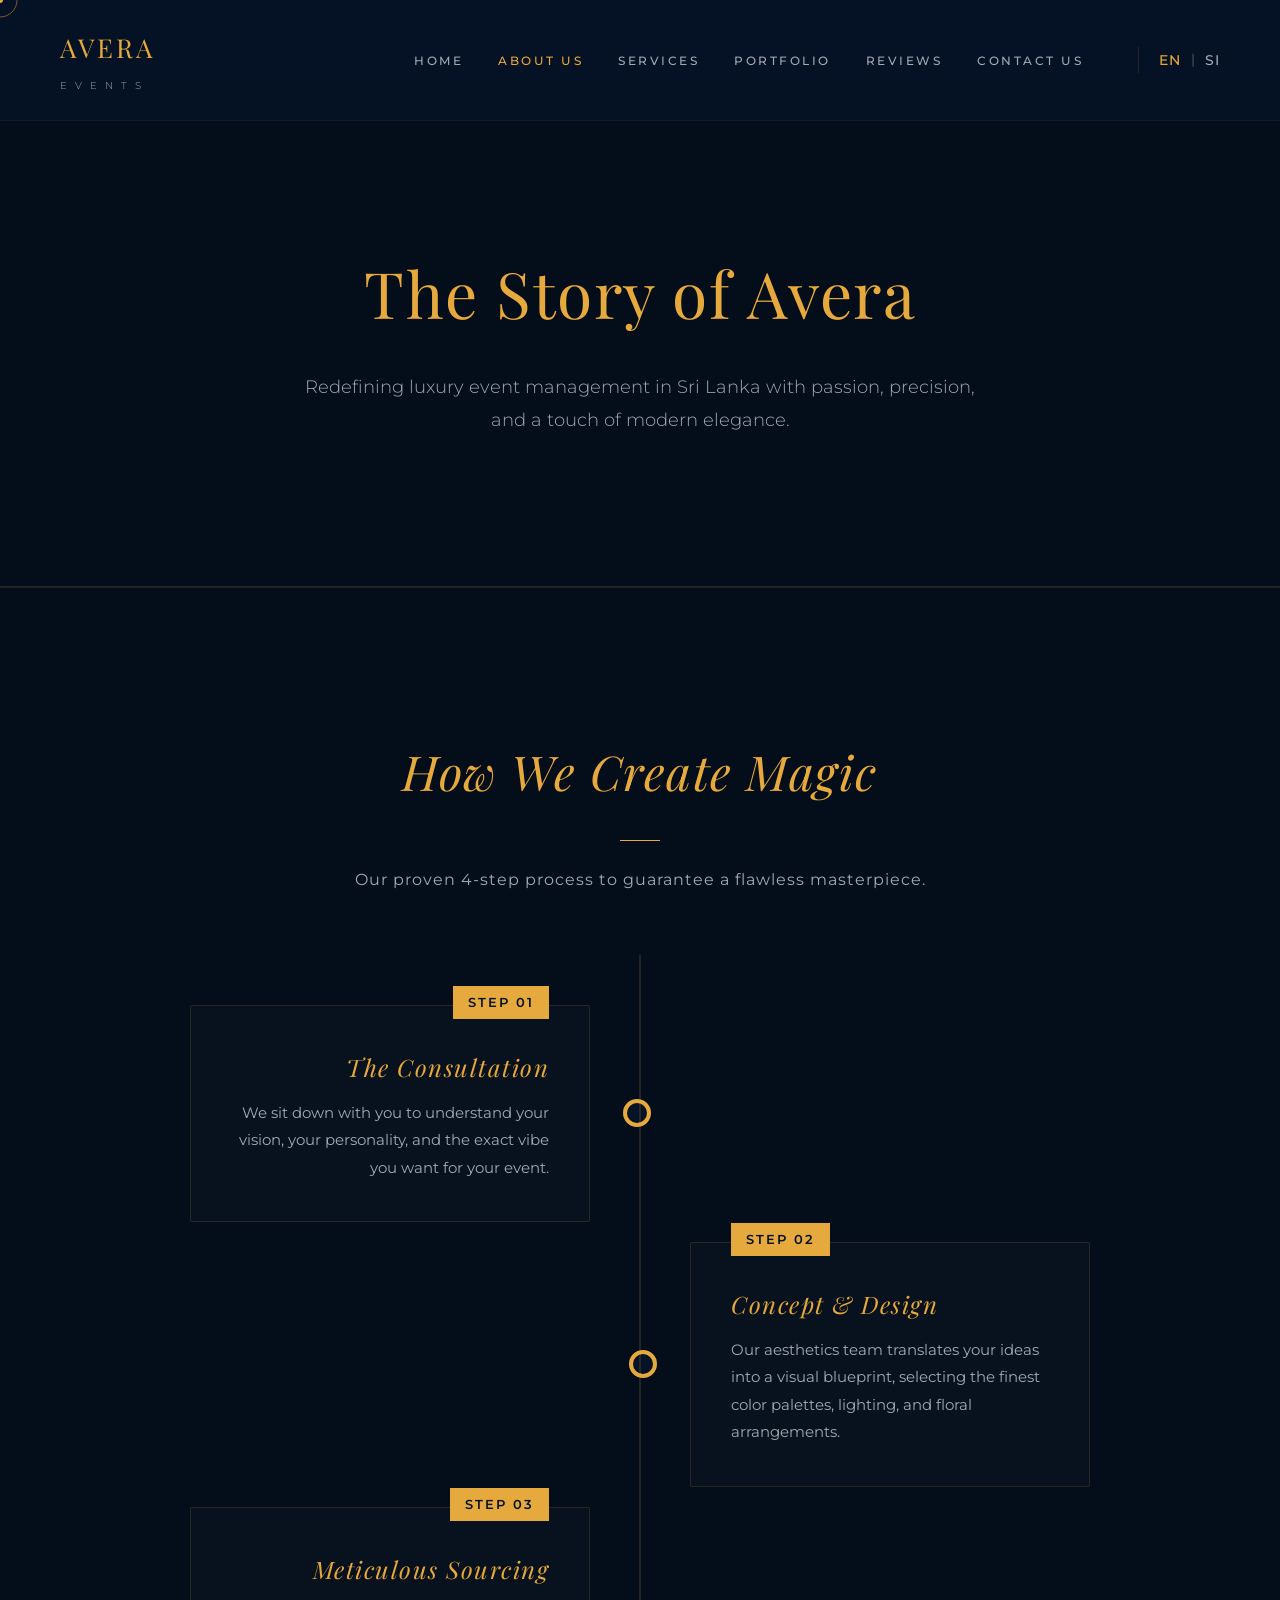
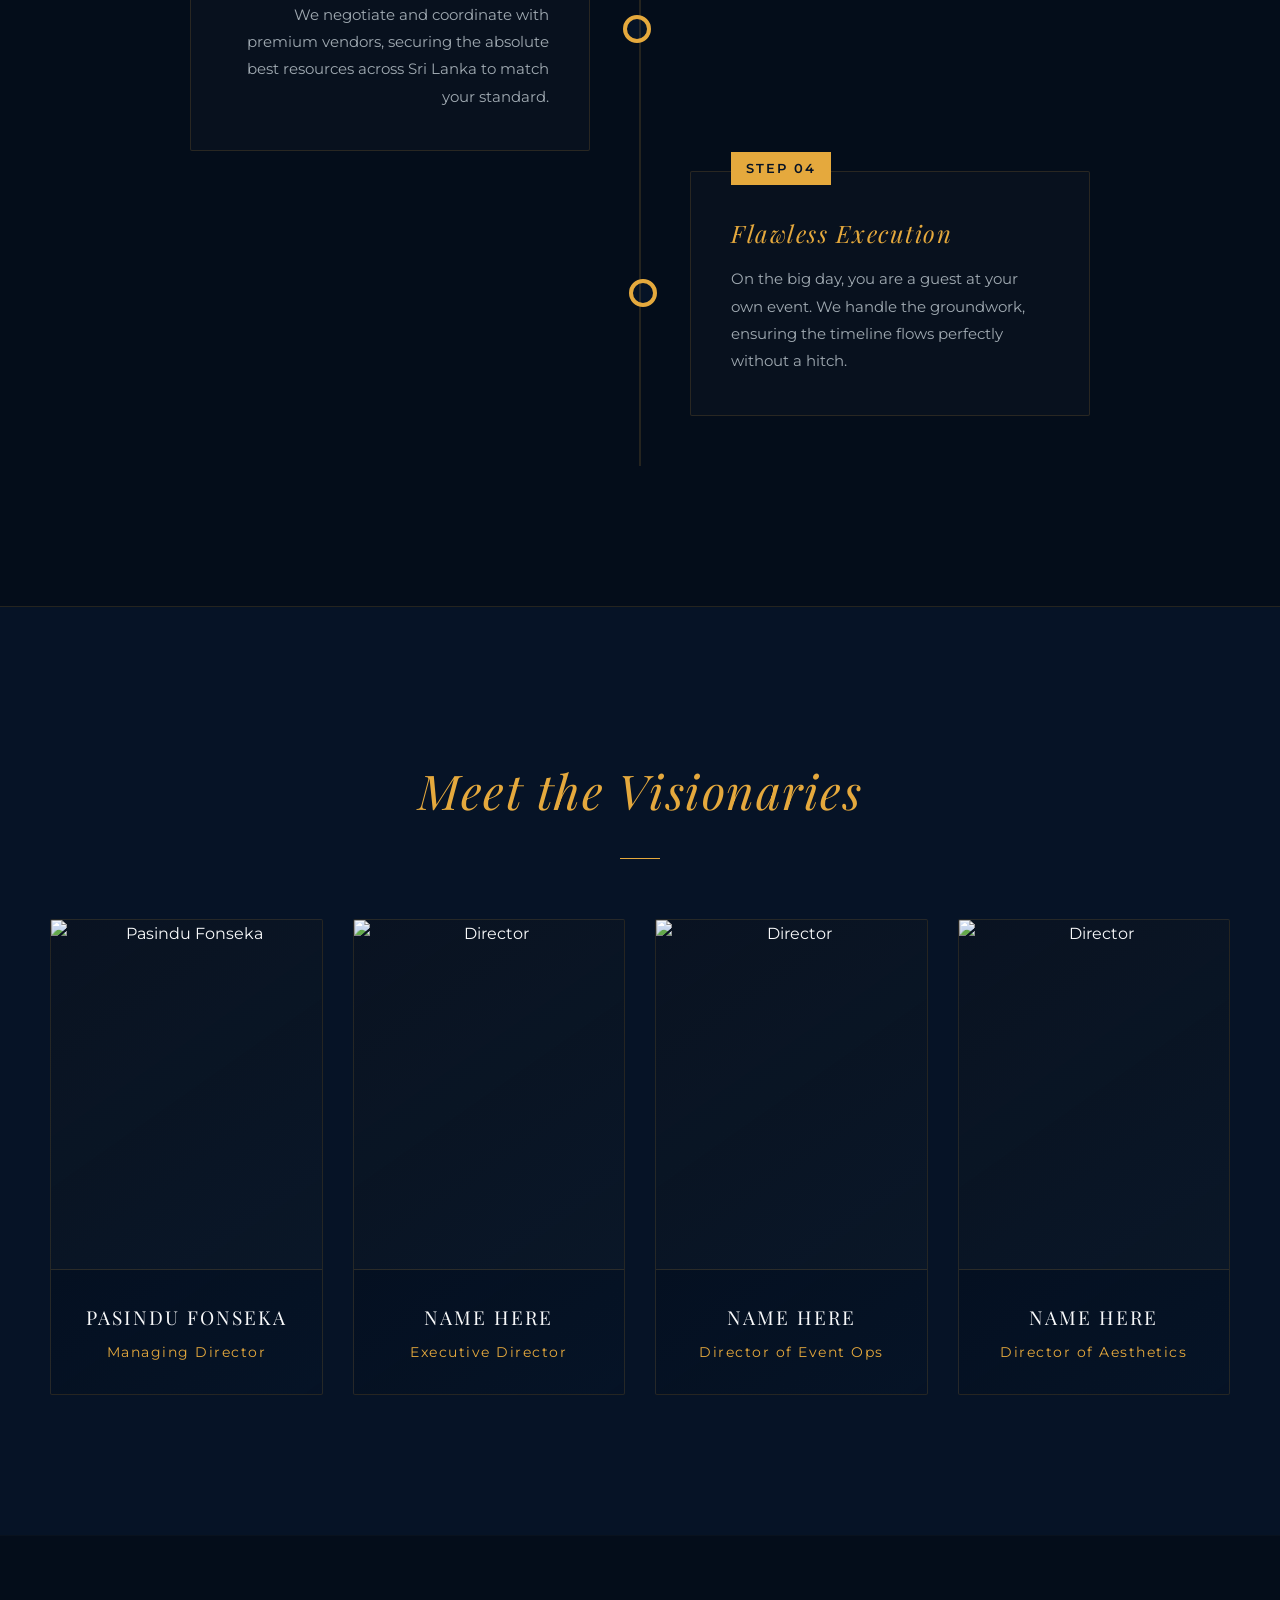
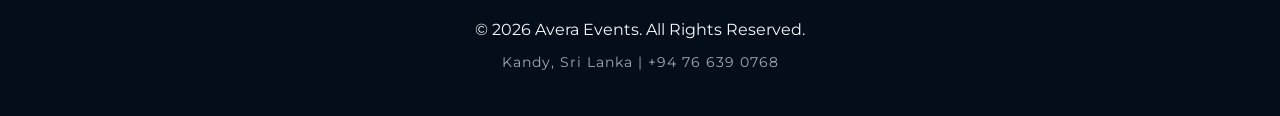
==== commit 1c34cf75: "Update about.html" ====
--- a/about.html
+++ b/about.html
@@ -6,239 +6,129 @@
     <title>About Us | Avera Events</title>
     <link rel="icon" type="image/png" href="favicon.png">
     <link rel="stylesheet" href="style.css">
-    <!-- FontAwesome & AOS Animation CSS -->
     <link rel="stylesheet" href="https://cdnjs.cloudflare.com/ajax/libs/font-awesome/6.4.0/css/all.min.css">
     <link href="https://unpkg.com/aos@2.3.1/dist/aos.css" rel="stylesheet">
-    
     <style>
         .about-hero { margin-top: 85px; padding: 150px 20px; background-color: var(--dark-blue-bg); text-align: center; border-bottom: 1px solid var(--gold-border); }
         .about-hero h1 { font-size: 4rem; color: var(--accent-gold); margin-bottom: 20px; font-family: 'Playfair Display', serif; }
-        
         .story-section { display: grid; grid-template-columns: 1fr 1fr; gap: 80px; max-width: 1200px; margin: 0 auto; align-items: center; }
         .story-image { border-radius: 2px; overflow: hidden; border: 1px solid var(--gold-border); position: relative; }
         .story-image img { width: 100%; height: 100%; object-fit: cover; display: block; filter: brightness(0.85); transition: 1s ease; }
         .story-image:hover img { filter: brightness(1); transform: scale(1.03); }
-        
-        .story-content { text-align: left; } 
-        .story-content h2 { font-size: 2.8rem; color: var(--accent-gold); margin-bottom: 25px; } 
-        .story-content p { color: var(--text-grey); font-size: 1.05rem; margin-bottom: 20px; line-height: 1.8; }
-        
-        .values-section { background-color: var(--dark-blue-bg); border-top: 1px solid var(--gold-border); border-bottom: 1px solid var(--gold-border); }
-        .values-grid { display: grid; grid-template-columns: repeat(auto-fit, minmax(300px, 1fr)); gap: 50px; max-width: 1200px; margin: 50px auto 0; }
-        .value-card { background: var(--card-bg); border: 1px solid rgba(229, 169, 61, 0.1); padding: 50px 40px; border-radius: 2px; text-align: center; transition: all 0.4s ease; }
-        .value-card:hover { border-color: var(--accent-gold); transform: translateY(-10px); background: rgba(255, 255, 255, 0.03); } 
-        .value-icon { font-size: 3rem; color: var(--accent-gold); margin-bottom: 25px; }
+        .story-content { text-align: left; } .story-content h2 { font-size: 2.8rem; color: var(--accent-gold); margin-bottom: 25px; } .story-content p { color: var(--text-grey); font-size: 1.05rem; margin-bottom: 20px; line-height: 1.8; }
         
         .team-grid { display: grid; grid-template-columns: repeat(4, 1fr); gap: 30px; max-width: 1200px; margin: 60px auto 0; }
         .team-card { background: linear-gradient(145deg, rgba(4,13,26,0.8), rgba(6,19,38,0.9)); border: 1px solid var(--gold-border); border-radius: 2px; overflow: hidden; text-align: center; transition: transform 0.4s; }
         .team-card:hover { transform: translateY(-10px); border-color: var(--accent-gold); }
-        
         .team-image-box { width: 100%; height: 350px; overflow: hidden; border-bottom: 1px solid var(--gold-border); background: rgba(255, 255, 255, 0.02); }
         .team-image-box img { width: 100%; height: 100%; object-fit: cover; display: block; filter: grayscale(20%); transition: transform 0.6s ease, filter 0.6s ease; }
         .team-card:hover .team-image-box img { transform: scale(1.05); filter: grayscale(0%); }
-        
-        .team-info { padding: 30px 15px; } 
-        .team-info h4 { color: var(--text-white); font-size: 1.2rem; margin-bottom: 5px; text-transform: uppercase; letter-spacing: 2px; } 
-        .team-info p { color: var(--accent-gold); font-size: 0.85rem; letter-spacing: 1.5px; }
+        .team-info { padding: 30px 15px; } .team-info h4 { color: var(--text-white); font-size: 1.2rem; margin-bottom: 5px; text-transform: uppercase; letter-spacing: 2px; } .team-info p { color: var(--accent-gold); font-size: 0.85rem; letter-spacing: 1.5px; }
         
         @media (max-width: 1024px) { .team-grid { grid-template-columns: repeat(2, 1fr); } .story-section { grid-template-columns: 1fr; text-align: center; } .story-content { text-align: center; } }
         @media (max-width: 768px) { .team-grid { grid-template-columns: 1fr; } .about-hero h1 { font-size: 2.8rem; } }
     </style>
 </head>
 <body>
-    <!-- 🟢 Custom Gold Cursor HTML (මෙතන තමයි Cursor එක තියෙන්නේ) -->
-    <div class="cursor-dot"></div>
-    <div class="cursor-outline"></div>
+    <!-- Luxury Preloader -->
+    <div id="preloader"><img src="images/Avera ල්.png" alt="Avera Loading" class="loader-logo"></div>
+    <div class="cursor-dot"></div><div class="cursor-outline"></div>
 
-    <!-- Navigation -->
     <header>
-        <div class="logo">
-            <a href="index.html" class="hover-link" style="color:var(--accent-gold); font-family:'Playfair Display', serif; font-size:26px; font-weight:400; letter-spacing:3px; text-decoration:none;">
-                AVERA<span style="font-size:10px; display:block; letter-spacing:8px; color:var(--text-grey); font-family:'Montserrat', sans-serif; font-weight:300; margin-top:5px;">EVENTS</span>
-            </a>
-        </div>
+        <div class="logo"><a href="index.html" class="hover-link" style="color:var(--accent-gold); font-family:'Playfair Display', serif; font-size:26px; font-weight:400; letter-spacing:3px; text-decoration:none;">AVERA<span style="font-size:10px; display:block; letter-spacing:8px; color:var(--text-grey); font-family:'Montserrat', sans-serif; font-weight:300; margin-top:5px;">EVENTS</span></a></div>
         <div class="menu-toggle" id="mobile-menu"><i class="fas fa-bars"></i></div>
         <nav id="nav-menu">
             <ul class="nav-list">
-                <li><a href="index.html" class="hover-link">Home</a></li>
-                <li><a href="about.html" class="active hover-link">About Us</a></li>
-                <li><a href="services.html" class="hover-link">Services</a></li>
-                <li><a href="portfolio.html" class="hover-link">Portfolio</a></li>
-                <li><a href="reviews.html" class="hover-link">Reviews</a></li>
-                <li><a href="contact.html" class="hover-link">Contact Us</a></li>
+                <li><a href="index.html" class="hover-link" data-en="Home" data-si="මුල් පිටුව">Home</a></li>
+                <li><a href="about.html" class="active hover-link" data-en="About Us" data-si="අපි ගැන">About Us</a></li>
+                <li><a href="services.html" class="hover-link" data-en="Services" data-si="සේවාවන්">Services</a></li>
+                <li><a href="portfolio.html" class="hover-link" data-en="Portfolio" data-si="නිර්මාණ">Portfolio</a></li>
+                <li><a href="reviews.html" class="hover-link" data-en="Reviews" data-si="ප්‍රතිචාර">Reviews</a></li>
+                <li><a href="contact.html" class="hover-link" data-en="Contact Us" data-si="විමසීම්">Contact Us</a></li>
+                <div class="lang-toggle"><button class="lang-btn active hover-link" onclick="switchLang('en', this)">EN</button><span class="lang-sep">|</span><button class="lang-btn hover-link" onclick="switchLang('si', this)">SI</button></div>
             </ul>
         </nav>
     </header>
 
-    <!-- Hero Section -->
     <section class="about-hero">
-        <h1 data-aos="fade-down" data-aos-duration="1200">The Story of Avera</h1>
-        <p data-aos="fade-up" data-aos-delay="300" style="color: var(--text-grey); font-size: 1.15rem; max-width: 700px; margin: 0 auto; font-weight: 300; letter-spacing: 1px;">Redefining luxury event management in Sri Lanka with passion, precision, and a touch of modern elegance.</p>
+        <h1 data-aos="fade-down" data-en="The Story of Avera" data-si="අපේ කතාව">The Story of Avera</h1>
+        <p data-aos="fade-up" data-aos-delay="300" style="color: var(--text-grey); font-size: 1.15rem; max-width: 700px; margin: 0 auto; font-weight: 300;" data-en="Redefining luxury event management in Sri Lanka with passion, precision, and a touch of modern elegance." data-si="ශ්‍රී ලංකාවේ සුඛෝපභෝගී සාද කළමනාකරණය නව මානයකට ගෙන යාම.">Redefining luxury event management in Sri Lanka with passion, precision, and a touch of modern elegance.</p>
     </section>
 
-    <!-- Our Journey Section -->
-    <section class="section-padding">
-        <div class="story-section">
-            <div class="story-image hover-link" data-aos="fade-right">
-                <img src="images/slide3.jpg" alt="Avera Events Story">
+    <!-- NEW: Interactive Process Timeline -->
+    <section class="section-padding" style="background-color: var(--dark-blue-bg); border-top: 1px solid var(--gold-border); border-bottom: 1px solid var(--gold-border);">
+        <h2 class="section-title" data-aos="fade-up" data-en="How We Create Magic" data-si="අපේ ක්‍රියාවලිය">How We Create Magic</h2>
+        <p style="color: var(--text-grey); letter-spacing: 1px; margin-bottom: 20px;" data-aos="fade-up" data-aos-delay="100" data-en="Our proven 4-step process to guarantee a flawless masterpiece." data-si="සාර්ථකත්වයට මඟ පෙන්වන අපගේ පියවර 4ක ක්‍රියාවලිය.">Our proven 4-step process to guarantee a flawless masterpiece.</p>
+        
+        <div class="timeline">
+            <!-- Step 1 -->
+            <div class="timeline-item timeline-left" data-aos="fade-right" data-aos-delay="200">
+                <div class="timeline-content hover-link">
+                    <span class="step">STEP 01</span>
+                    <h3 data-en="The Consultation" data-si="මූලික සාකච්ඡාව">The Consultation</h3>
+                    <p data-en="We sit down with you to understand your vision, your personality, and the exact vibe you want for your event. No details are too small." data-si="ඔබේ දැක්ම සහ පෞරුෂය අවබෝධ කරගැනීමට අපි ඔබ සමඟ සාකච්ඡා කරමු.">We sit down with you to understand your vision, your personality, and the exact vibe you want for your event.</p>
+                </div>
             </div>
-            <div class="story-content" data-aos="fade-left" data-aos-delay="200">
-                <h2>Our Journey to Perfection</h2>
-                <p>Avera Events was born from a shared passion for crafting unforgettable moments. We realized that true luxury isn't just about beautiful decorations; it's about the seamless experience, the meticulous attention to detail, and the peace of mind our clients feel on their most important days.</p>
-                <p>What started as a vision among four passionate individuals has now evolved into Sri Lanka's premium event management partnership. We blend modern aesthetics with flawless execution, ensuring that every event we touch becomes a masterpiece.</p>
-                <a href="portfolio.html" class="btn-gold-outline hover-link" style="margin-top: 20px;">View Our Masterpieces</a>
+            <!-- Step 2 -->
+            <div class="timeline-item timeline-right" data-aos="fade-left" data-aos-delay="300">
+                <div class="timeline-content hover-link">
+                    <span class="step">STEP 02</span>
+                    <h3 data-en="Concept & Design" data-si="සැලසුම් කිරීම">Concept & Design</h3>
+                    <p data-en="Our aesthetics team translates your ideas into a visual blueprint, selecting the finest color palettes, lighting, and floral arrangements." data-si="අපගේ නිර්මාණ කණ්ඩායම ඔබේ අදහස් දෘශ්‍ය සැලසුමක් බවට පත් කරයි.">Our aesthetics team translates your ideas into a visual blueprint, selecting the finest color palettes, lighting, and floral arrangements.</p>
+                </div>
             </div>
-        </div>
-    </section>
-
-    <!-- The Avera Standard -->
-    <section class="values-section section-padding">
-        <h2 class="section-title" data-aos="fade-up">The Avera Standard</h2>
-        <p style="color: var(--text-grey); letter-spacing: 1px;" data-aos="fade-up" data-aos-delay="100">The core principles that guide every event we curate.</p>
-        <div class="values-grid">
-            <div class="value-card hover-link" data-aos="fade-up" data-aos-delay="200">
-                <i class="fas fa-gem value-icon"></i>
-                <h3 style="color: var(--text-white); margin-bottom: 15px; font-family: 'Montserrat', sans-serif; letter-spacing: 2px; font-size: 1.2rem;">UNCOMPROMISED ELEGANCE</h3>
-                <p style="color: var(--text-grey);">We source the finest materials and designs to create atmospheres that breathe luxury and sophistication.</p>
+            <!-- Step 3 -->
+            <div class="timeline-item timeline-left" data-aos="fade-right" data-aos-delay="400">
+                <div class="timeline-content hover-link">
+                    <span class="step">STEP 03</span>
+                    <h3 data-en="Meticulous Sourcing" data-si="ක්‍රමානුකූල සංවිධානය">Meticulous Sourcing</h3>
+                    <p data-en="We negotiate and coordinate with premium vendors, securing the absolute best resources across Sri Lanka to match your standard." data-si="ඔබගේ ප්‍රමිතියට ගැළපෙන පරිදි අපි ශ්‍රී ලංකාවේ හොඳම සම්පත් සපයන්නන් සම්බන්ධීකරණය කරමු.">We negotiate and coordinate with premium vendors, securing the absolute best resources across Sri Lanka to match your standard.</p>
+                </div>
             </div>
-            <div class="value-card hover-link" data-aos="fade-up" data-aos-delay="400">
-                <i class="fas fa-crosshairs value-icon"></i>
-                <h3 style="color: var(--text-white); margin-bottom: 15px; font-family: 'Montserrat', sans-serif; letter-spacing: 2px; font-size: 1.2rem;">ABSOLUTE PRECISION</h3>
-                <p style="color: var(--text-grey);">From timing to table settings, every element is meticulously planned and executed without a single flaw.</p>
-            </div>
-            <div class="value-card hover-link" data-aos="fade-up" data-aos-delay="600">
-                <i class="fas fa-heart value-icon"></i>
-                <h3 style="color: var(--text-white); margin-bottom: 15px; font-family: 'Montserrat', sans-serif; letter-spacing: 2px; font-size: 1.2rem;">CLIENT-CENTRIC</h3>
-                <p style="color: var(--text-grey);">Your vision is our blueprint. We listen, adapt, and go above and beyond to exceed your expectations.</p>
+            <!-- Step 4 -->
+            <div class="timeline-item timeline-right" data-aos="fade-left" data-aos-delay="500">
+                <div class="timeline-content hover-link">
+                    <span class="step">STEP 04</span>
+                    <h3 data-en="Flawless Execution" data-si="දෝෂ රහිත ක්‍රියාත්මක කිරීම">Flawless Execution</h3>
+                    <p data-en="On the big day, you are a guest at your own event. We handle the groundwork, ensuring the timeline flows perfectly without a hitch." data-si="ඔබගේ විශේෂ දිනයේදී සියලුම මෙහෙයුම් කටයුතු අපි විසින් සිදුකරනු ලැබේ.">On the big day, you are a guest at your own event. We handle the groundwork, ensuring the timeline flows perfectly without a hitch.</p>
+                </div>
             </div>
         </div>
     </section>
 
     <!-- Team Section -->
     <section class="section-padding">
-        <h2 class="section-title" data-aos="fade-up">Meet the Visionaries</h2>
-        <p style="color: var(--text-grey); letter-spacing: 1px;" data-aos="fade-up" data-aos-delay="100">The masterminds behind the scenes, bringing your dreams to life.</p>
-        
+        <h2 class="section-title" data-aos="fade-up" data-en="Meet the Visionaries" data-si="අපේ කණ්ඩායම">Meet the Visionaries</h2>
         <div class="team-grid">
-            <!-- Owner 1 -->
-            <div class="team-card hover-link" data-aos="zoom-in" data-aos-delay="200">
-                <div class="team-image-box">
-                    <img src="images/owner1.jpg" alt="Pasindu Fonseka">
-                </div>
-                <div class="team-info">
-                    <h4>Pasindu Fonseka</h4>
-                    <p>Co-Founder &<br>Managing Director</p>
-                </div>
-            </div>
-
-            <!-- Owner 2 -->
-            <div class="team-card hover-link" data-aos="zoom-in" data-aos-delay="300">
-                <div class="team-image-box">
-                    <img src="images/owner2.jpg" alt="Director 2">
-                </div>
-                <div class="team-info">
-                    <h4>නම මෙතනට</h4>
-                    <p>Co-Founder &<br>Executive Director</p>
-                </div>
-            </div>
-
-            <!-- Owner 3 -->
-            <div class="team-card hover-link" data-aos="zoom-in" data-aos-delay="400">
-                <div class="team-image-box">
-                    <img src="images/owner3.jpg" alt="Director 3">
-                </div>
-                <div class="team-info">
-                    <h4>නම මෙතනට</h4>
-                    <p>Co-Founder &<br>Director of Event Ops</p>
-                </div>
-            </div>
-
-            <!-- Owner 4 -->
-            <div class="team-card hover-link" data-aos="zoom-in" data-aos-delay="500">
-                <div class="team-image-box">
-                    <img src="images/owner4.jpg" alt="Director 4">
-                </div>
-                <div class="team-info">
-                    <h4>නම මෙතනට</h4>
-                    <p>Co-Founder &<br>Director of Aesthetics</p>
-                </div>
-            </div>
+            <div class="team-card hover-link" data-aos="zoom-in" data-aos-delay="200"><div class="team-image-box"><img src="images/owner1.jpg" alt="Pasindu Fonseka"></div><div class="team-info"><h4>Pasindu Fonseka</h4><p>Managing Director</p></div></div>
+            <div class="team-card hover-link" data-aos="zoom-in" data-aos-delay="300"><div class="team-image-box"><img src="images/owner2.jpg" alt="Director"></div><div class="team-info"><h4>Name Here</h4><p>Executive Director</p></div></div>
+            <div class="team-card hover-link" data-aos="zoom-in" data-aos-delay="400"><div class="team-image-box"><img src="images/owner3.jpg" alt="Director"></div><div class="team-info"><h4>Name Here</h4><p>Director of Event Ops</p></div></div>
+            <div class="team-card hover-link" data-aos="zoom-in" data-aos-delay="500"><div class="team-image-box"><img src="images/owner4.jpg" alt="Director"></div><div class="team-info"><h4>Name Here</h4><p>Director of Aesthetics</p></div></div>
         </div>
     </section>
 
-    <!-- Bottom CTA Banner -->
-    <section class="section-padding" style="background: linear-gradient(rgba(4, 13, 26, 0.95), rgba(4, 13, 26, 0.95)); border-top: 1px solid var(--gold-border);">
-        <h2 style="font-size: 2.5rem; color: var(--accent-gold); margin-bottom: 20px;" data-aos="fade-up">Let's Create History Together</h2>
-        <p style="color: var(--text-grey); font-size: 1.1rem; margin-bottom: 30px;" data-aos="fade-up" data-aos-delay="100">Partner with Avera Events for a stress-free, luxurious event planning experience.</p>
-        <a href="contact.html" class="btn-gold hover-link" data-aos="fade-up" data-aos-delay="200">Contact The Team</a>
-    </section>
-
-    <!-- Footer -->
     <footer>
-        <a href="index.html" class="hover-link" style="color:var(--accent-gold); font-family:'Playfair Display', serif; font-size:20px; font-weight:400; letter-spacing:3px; text-decoration:none; display: block; margin-bottom: 20px;">AVERA EVENTS</a>
-        <p style="font-size: 0.85rem; color: var(--text-grey); letter-spacing: 1px;">&copy; 2026 Avera Events. All Rights Reserved.</p>
-        <p style="font-size: 0.85rem; color: var(--text-grey); margin-top: 5px; letter-spacing: 1px;">Kandy, Sri Lanka | +94 76 639 0768</p>
+        <p>&copy; 2026 Avera Events. All Rights Reserved.</p>
+        <p style="font-size: 0.9rem; color: var(--text-grey); margin-top: 5px; letter-spacing: 1px;">Kandy, Sri Lanka | +94 76 639 0768</p>
     </footer>
 
-    <!-- Scripts (AOS, Cursor, Mobile Menu) -->
+    <!-- Scripts -->
     <script src="https://unpkg.com/aos@2.3.1/dist/aos.js"></script>
     <script>
-        // Init AOS Animations
-        AOS.init({ duration: 1000, once: true, offset: 100 });
+        AOS.init({ duration: 1000, once: true });
+        window.addEventListener('load', function() { setTimeout(function() { document.body.classList.add('loaded'); }, 1500); });
         
-        // 🟢 Custom Cursor Logic
-        const cursorDot = document.querySelector('.cursor-dot');
-        const cursorOutline = document.querySelector('.cursor-outline');
-        
-        if (window.innerWidth > 992 && cursorDot && cursorOutline) {
-            window.addEventListener('mousemove', (e) => {
-                cursorDot.style.left = `${e.clientX}px`;
-                cursorDot.style.top = `${e.clientY}px`;
-                setTimeout(() => {
-                    cursorOutline.style.left = `${e.clientX}px`;
-                    cursorOutline.style.top = `${e.clientY}px`;
-                }, 50);
-            });
-            
-            document.querySelectorAll('a, button, .hover-link').forEach(el => {
-                el.addEventListener('mouseenter', () => {
-                    cursorOutline.style.width = '60px';
-                    cursorOutline.style.height = '60px';
-                    cursorOutline.style.backgroundColor = 'rgba(229, 169, 61, 0.1)';
-                });
-                el.addEventListener('mouseleave', () => {
-                    cursorOutline.style.width = '35px';
-                    cursorOutline.style.height = '35px';
-                    cursorOutline.style.backgroundColor = 'transparent';
-                });
-            });
-        }
+        const cursorDot = document.querySelector('.cursor-dot'); const cursorOutline = document.querySelector('.cursor-outline');
+        if (window.innerWidth > 992 && cursorDot && cursorOutline) { window.addEventListener('mousemove', (e) => { cursorDot.style.left = `${e.clientX}px`; cursorDot.style.top = `${e.clientY}px`; setTimeout(() => { cursorOutline.style.left = `${e.clientX}px`; cursorOutline.style.top = `${e.clientY}px`; }, 50); }); document.querySelectorAll('a, button, .hover-link').forEach(el => { el.addEventListener('mouseenter', () => { cursorOutline.style.width = '60px'; cursorOutline.style.height = '60px'; cursorOutline.style.backgroundColor = 'rgba(229, 169, 61, 0.1)'; }); el.addEventListener('mouseleave', () => { cursorOutline.style.width = '35px'; cursorOutline.style.height = '35px'; cursorOutline.style.backgroundColor = 'transparent'; }); }); }
 
-        // Mobile Menu Logic
-        const mobileMenu = document.getElementById('mobile-menu'); 
-        const navMenu = document.getElementById('nav-menu'); 
-        const menuIcon = mobileMenu.querySelector('i');
-        
-        if(mobileMenu && navMenu) {
-            mobileMenu.addEventListener('click', () => {
-                navMenu.classList.toggle('active'); 
-                document.body.classList.toggle('no-scroll');
-                if(navMenu.classList.contains('active')) { 
-                    menuIcon.classList.remove('fa-bars'); 
-                    menuIcon.classList.add('fa-times'); 
-                } else { 
-                    menuIcon.classList.remove('fa-times'); 
-                    menuIcon.classList.add('fa-bars'); 
-                }
-            });
-            
-            document.querySelectorAll('.nav-list li a').forEach(link => {
-                link.addEventListener('click', () => { 
-                    navMenu.classList.remove('active'); 
-                    document.body.classList.remove('no-scroll'); 
-                    menuIcon.classList.remove('fa-times'); 
-                    menuIcon.classList.add('fa-bars'); 
-                });
+        const mobileMenu = document.getElementById('mobile-menu'); const navMenu = document.getElementById('nav-menu'); const menuIcon = mobileMenu.querySelector('i');
+        if(mobileMenu && navMenu) { mobileMenu.addEventListener('click', () => { navMenu.classList.toggle('active'); document.body.classList.toggle('no-scroll'); if(navMenu.classList.contains('active')) { menuIcon.classList.remove('fa-bars'); menuIcon.classList.add('fa-times'); } else { menuIcon.classList.remove('fa-times'); menuIcon.classList.add('fa-bars'); } }); }
+
+        function switchLang(lang, btn) {
+            document.querySelectorAll('.lang-btn').forEach(b => b.classList.remove('active')); btn.classList.add('active');
+            document.querySelectorAll('[data-en]').forEach(el => {
+                if(lang === 'si' && el.getAttribute('data-si')) { el.innerHTML = el.getAttribute('data-si'); document.body.style.fontFamily = "'Montserrat', 'Iskoola Pota', sans-serif"; } 
+                else { el.innerHTML = el.getAttribute('data-en'); document.body.style.fontFamily = "'Montserrat', sans-serif"; }
             });
         }
     </script>
--- a/style.css
+++ b/style.css
@@ -4,14 +4,13 @@
 @import url('https://fonts.googleapis.com/css2?family=Montserrat:wght@300;400;500;600&family=Playfair+Display:ital,wght@0,400;0,600;1,400&display=swap');
 
 :root { 
-    --primary-blue: #061326; /* Deeper, more luxurious blue */
+    --primary-blue: #061326; 
     --dark-blue-bg: #040D1A;
     --accent-gold: #E5A93D; 
-    --accent-gold-light: #F3C75F; 
     --text-white: #F8F9FA; 
-    --text-grey: #A0AAB2; /* Softer elegant grey */
+    --text-grey: #A0AAB2; 
     --card-bg: rgba(255, 255, 255, 0.02);
-    --gold-border: rgba(229, 169, 61, 0.15); /* More subtle borders */
+    --gold-border: rgba(229, 169, 61, 0.15); 
 }
 
 * { margin: 0; padding: 0; box-sizing: border-box; }
@@ -21,101 +20,97 @@
     font-family: 'Montserrat', sans-serif; 
     background-color: var(--primary-blue); 
     color: var(--text-white); 
-    line-height: 1.8; /* More breathing space in text */
+    line-height: 1.8; 
     overflow-x: hidden;
 }
 
-h1, h2, h3, h4 { 
-    font-family: 'Playfair Display', serif; 
-    font-weight: 400; /* Lighter font weight for luxury feel */
-    letter-spacing: 1.5px;
+h1, h2, h3, h4 { font-family: 'Playfair Display', serif; font-weight: 400; letter-spacing: 1.5px; }
+
+/* ================== Preloader ================== */
+#preloader {
+    position: fixed; top: 0; left: 0; width: 100%; height: 100%;
+    background: var(--dark-blue-bg); z-index: 9999;
+    display: flex; justify-content: center; align-items: center;
+    transition: opacity 0.8s ease, visibility 0.8s ease;
 }
+.loader-logo {
+    width: 180px;
+    animation: pulseLogo 2s infinite ease-in-out;
+}
+@keyframes pulseLogo {
+    0% { transform: scale(0.95); opacity: 0.7; filter: drop-shadow(0 0 10px rgba(229, 169, 61, 0.2)); }
+    50% { transform: scale(1.05); opacity: 1; filter: drop-shadow(0 0 30px rgba(229, 169, 61, 0.6)); }
+    100% { transform: scale(0.95); opacity: 0.7; filter: drop-shadow(0 0 10px rgba(229, 169, 61, 0.2)); }
+}
+body.loaded #preloader { opacity: 0; visibility: hidden; }
 
 /* ================== Custom Luxury Cursor ================== */
 @media (min-width: 993px) {
     body, a, button, input, textarea, select { cursor: none; }
-    
-    .cursor-dot, .cursor-outline {
-        position: fixed; top: 0; left: 0; transform: translate(-50%, -50%);
-        border-radius: 50%; z-index: 9999; pointer-events: none;
-    }
-    
-    .cursor-dot {
-        width: 6px; height: 6px; background-color: var(--accent-gold);
-    }
-    
-    .cursor-outline {
-        width: 35px; height: 35px; border: 1px solid rgba(229, 169, 61, 0.5);
-        transition: width 0.2s ease-out, height 0.2s ease-out, background-color 0.2s ease-out;
-    }
+    .cursor-dot, .cursor-outline { position: fixed; top: 0; left: 0; transform: translate(-50%, -50%); border-radius: 50%; z-index: 9998; pointer-events: none; }
+    .cursor-dot { width: 6px; height: 6px; background-color: var(--accent-gold); }
+    .cursor-outline { width: 35px; height: 35px; border: 1px solid rgba(229, 169, 61, 0.5); transition: width 0.2s ease-out, height 0.2s ease-out, background-color 0.2s ease-out; }
 }
 
 /* ================== Navbar & Mobile Menu ================== */
 header { 
-    background-color: rgba(6, 19, 38, 0.90); 
-    padding: 25px 60px; 
+    background-color: rgba(6, 19, 38, 0.90); padding: 25px 60px; 
     display: flex; justify-content: space-between; align-items: center; 
     position: fixed; width: 100%; top: 0; z-index: 2000; 
-    border-bottom: 1px solid rgba(255,255,255,0.05); 
-    backdrop-filter: blur(15px);
-    transition: padding 0.4s ease;
+    border-bottom: 1px solid rgba(255,255,255,0.05); backdrop-filter: blur(15px);
 }
-
-nav ul { list-style: none; display: flex; gap: 40px; }
-nav ul li a { 
-    color: var(--text-grey); text-decoration: none; font-size: 12px; 
-    text-transform: uppercase; letter-spacing: 2.5px; transition: color 0.4s ease; font-weight: 500;
-}
+nav ul { list-style: none; display: flex; gap: 35px; align-items: center; }
+nav ul li a { color: var(--text-grey); text-decoration: none; font-size: 12px; text-transform: uppercase; letter-spacing: 2.5px; transition: color 0.4s ease; font-weight: 500; }
 nav ul li a:hover, nav ul li a.active { color: var(--accent-gold); }
 
-.menu-toggle { display: none; color: var(--accent-gold); font-size: 1.8rem; cursor: pointer; z-index: 2001; transition: transform 0.3s; }
+/* ================== Language Toggle ================== */
+.lang-toggle { display: flex; gap: 10px; align-items: center; margin-left: 20px; border-left: 1px solid var(--gold-border); padding-left: 20px; }
+.lang-btn { background: none; border: none; color: var(--text-grey); font-family: 'Montserrat', sans-serif; font-size: 0.85rem; font-weight: 500; cursor: pointer; transition: color 0.3s; letter-spacing: 1px; }
+.lang-btn.active, .lang-btn:hover { color: var(--accent-gold); }
+.lang-sep { color: var(--text-grey); font-size: 0.9rem; opacity: 0.5; }
+
+.menu-toggle { display: none; color: var(--accent-gold); font-size: 1.8rem; cursor: pointer; z-index: 2001; }
 
 @media (max-width: 992px) { 
-    header { padding: 20px 30px; } 
-    .menu-toggle { display: block; }
-    nav {
-        position: fixed; top: 0; right: -100%; width: 100%; height: 100vh;
-        background: rgba(4, 13, 26, 0.98); backdrop-filter: blur(20px);
-        display: flex; flex-direction: column; justify-content: center; align-items: center;
-        transition: right 0.6s cubic-bezier(0.25, 1, 0.5, 1); z-index: 2000;
-    }
-    nav.active { right: 0; }
-    nav ul { flex-direction: column; text-align: center; gap: 40px; }
-    nav ul li a { font-size: 1.2rem; letter-spacing: 4px; color: white; }
+    header { padding: 20px 30px; } .menu-toggle { display: block; }
+    nav { position: fixed; top: 0; right: -100%; width: 100%; height: 100vh; background: rgba(4, 13, 26, 0.98); backdrop-filter: blur(20px); display: flex; flex-direction: column; justify-content: center; align-items: center; transition: right 0.6s cubic-bezier(0.25, 1, 0.5, 1); z-index: 2000; }
+    nav.active { right: 0; } nav ul { flex-direction: column; text-align: center; gap: 40px; } nav ul li a { font-size: 1.2rem; }
+    .lang-toggle { margin-left: 0; border-left: none; padding-left: 0; margin-top: 20px; }
     body.no-scroll { overflow: hidden; }
 }
 
 /* ================== Global Buttons & Layout ================== */
-.btn-gold { 
-    background: var(--accent-gold); 
-    color: var(--primary-blue); padding: 16px 40px; text-decoration: none; 
-    font-weight: 500; border-radius: 2px; text-transform: uppercase; 
-    letter-spacing: 2px; transition: all 0.5s cubic-bezier(0.25, 1, 0.5, 1); 
-    display: inline-block; border: none; font-size: 0.85rem;
-}
+.btn-gold { background: var(--accent-gold); color: var(--primary-blue); padding: 16px 40px; text-decoration: none; font-weight: 500; border-radius: 2px; text-transform: uppercase; letter-spacing: 2px; transition: all 0.5s ease; display: inline-block; border: none; font-size: 0.85rem; }
 .btn-gold:hover { transform: translateY(-5px); box-shadow: 0 15px 30px rgba(229, 169, 61, 0.2); background: #fff; color: var(--accent-gold); }
-
-.btn-gold-outline {
-    background: transparent; color: var(--accent-gold); border: 1px solid var(--accent-gold);
-    padding: 16px 40px; text-decoration: none; font-weight: 500; border-radius: 2px; 
-    text-transform: uppercase; letter-spacing: 2px; transition: all 0.5s ease; display: inline-block; font-size: 0.85rem;
-}
+.btn-gold-outline { background: transparent; color: var(--accent-gold); border: 1px solid var(--accent-gold); padding: 16px 40px; text-decoration: none; font-weight: 500; border-radius: 2px; text-transform: uppercase; letter-spacing: 2px; transition: all 0.5s ease; display: inline-block; font-size: 0.85rem; }
 .btn-gold-outline:hover { background: var(--accent-gold); color: var(--primary-blue); }
 
 .section-padding { padding: 140px 50px; text-align: center; }
 .section-title { font-size: 3rem; color: var(--accent-gold); margin-bottom: 25px; font-style: italic; }
 .section-title::after { content: ''; display: block; width: 40px; height: 1px; background: var(--accent-gold); margin: 25px auto 0; }
 
-/* ================== Custom Form Inputs ================== */
-.custom-input {
-    width: 100%; padding: 18px; background: rgba(255, 255, 255, 0.02);
-    border: 1px solid rgba(255, 255, 255, 0.1); color: var(--text-white);
-    border-radius: 2px; font-family: 'Montserrat', sans-serif; font-size: 1rem;
-    transition: all 0.4s ease; margin-bottom: 25px;
+/* ================== Interactive Timeline ================== */
+.timeline { position: relative; max-width: 1000px; margin: 60px auto 0; padding: 40px 0; }
+.timeline::after { content: ''; position: absolute; width: 2px; background: var(--gold-border); top: 0; bottom: 0; left: 50%; margin-left: -1px; }
+.timeline-item { padding: 10px 50px; position: relative; width: 50%; }
+.timeline-item::after { content: ''; position: absolute; width: 20px; height: 20px; right: -11px; background-color: var(--primary-blue); border: 4px solid var(--accent-gold); top: 50%; transform: translateY(-50%); border-radius: 50%; z-index: 1; transition: all 0.4s ease; }
+.timeline-item:hover::after { background-color: var(--accent-gold); box-shadow: 0 0 20px var(--accent-gold); transform: translateY(-50%) scale(1.2); }
+.timeline-left { left: 0; text-align: right; }
+.timeline-right { left: 50%; text-align: left; }
+.timeline-right::after { left: -11px; }
+.timeline-content { padding: 40px; background: var(--card-bg); position: relative; border-radius: 2px; border: 1px solid var(--gold-border); transition: transform 0.4s ease, border-color 0.4s ease; }
+.timeline-content:hover { transform: translateY(-5px); border-color: var(--accent-gold); background: rgba(255,255,255,0.04); }
+.timeline-content h3 { color: var(--accent-gold); font-size: 1.5rem; margin-bottom: 10px; font-style: italic; }
+.timeline-content span.step { position: absolute; top: -20px; left: 40px; background: var(--accent-gold); color: var(--primary-blue); padding: 5px 15px; font-weight: 600; font-size: 0.8rem; letter-spacing: 2px; }
+.timeline-left .timeline-content span.step { left: auto; right: 40px; }
+.timeline-content p { color: var(--text-grey); font-size: 0.95rem; }
+
+@media screen and (max-width: 768px) {
+    .timeline::after { left: 31px; }
+    .timeline-item { width: 100%; padding-left: 80px; padding-right: 0px; text-align: left; }
+    .timeline-item::after { left: 21px; }
+    .timeline-right { left: 0; }
+    .timeline-left .timeline-content span.step { right: auto; left: 40px; }
 }
-.custom-input:focus { outline: none; border-color: var(--accent-gold); background: rgba(0, 0, 0, 0.2); }
-.custom-input::placeholder { color: rgba(255, 255, 255, 0.2); }
-.form-label { display: block; margin-bottom: 12px; color: var(--text-grey); font-size: 0.9rem; font-weight: 400; letter-spacing: 1px; text-transform: uppercase; }
 
-/* ================== Footer ================== */
 footer { background-color: var(--dark-blue-bg); padding: 80px 20px 40px; text-align: center; border-top: 1px solid rgba(255,255,255,0.02); }
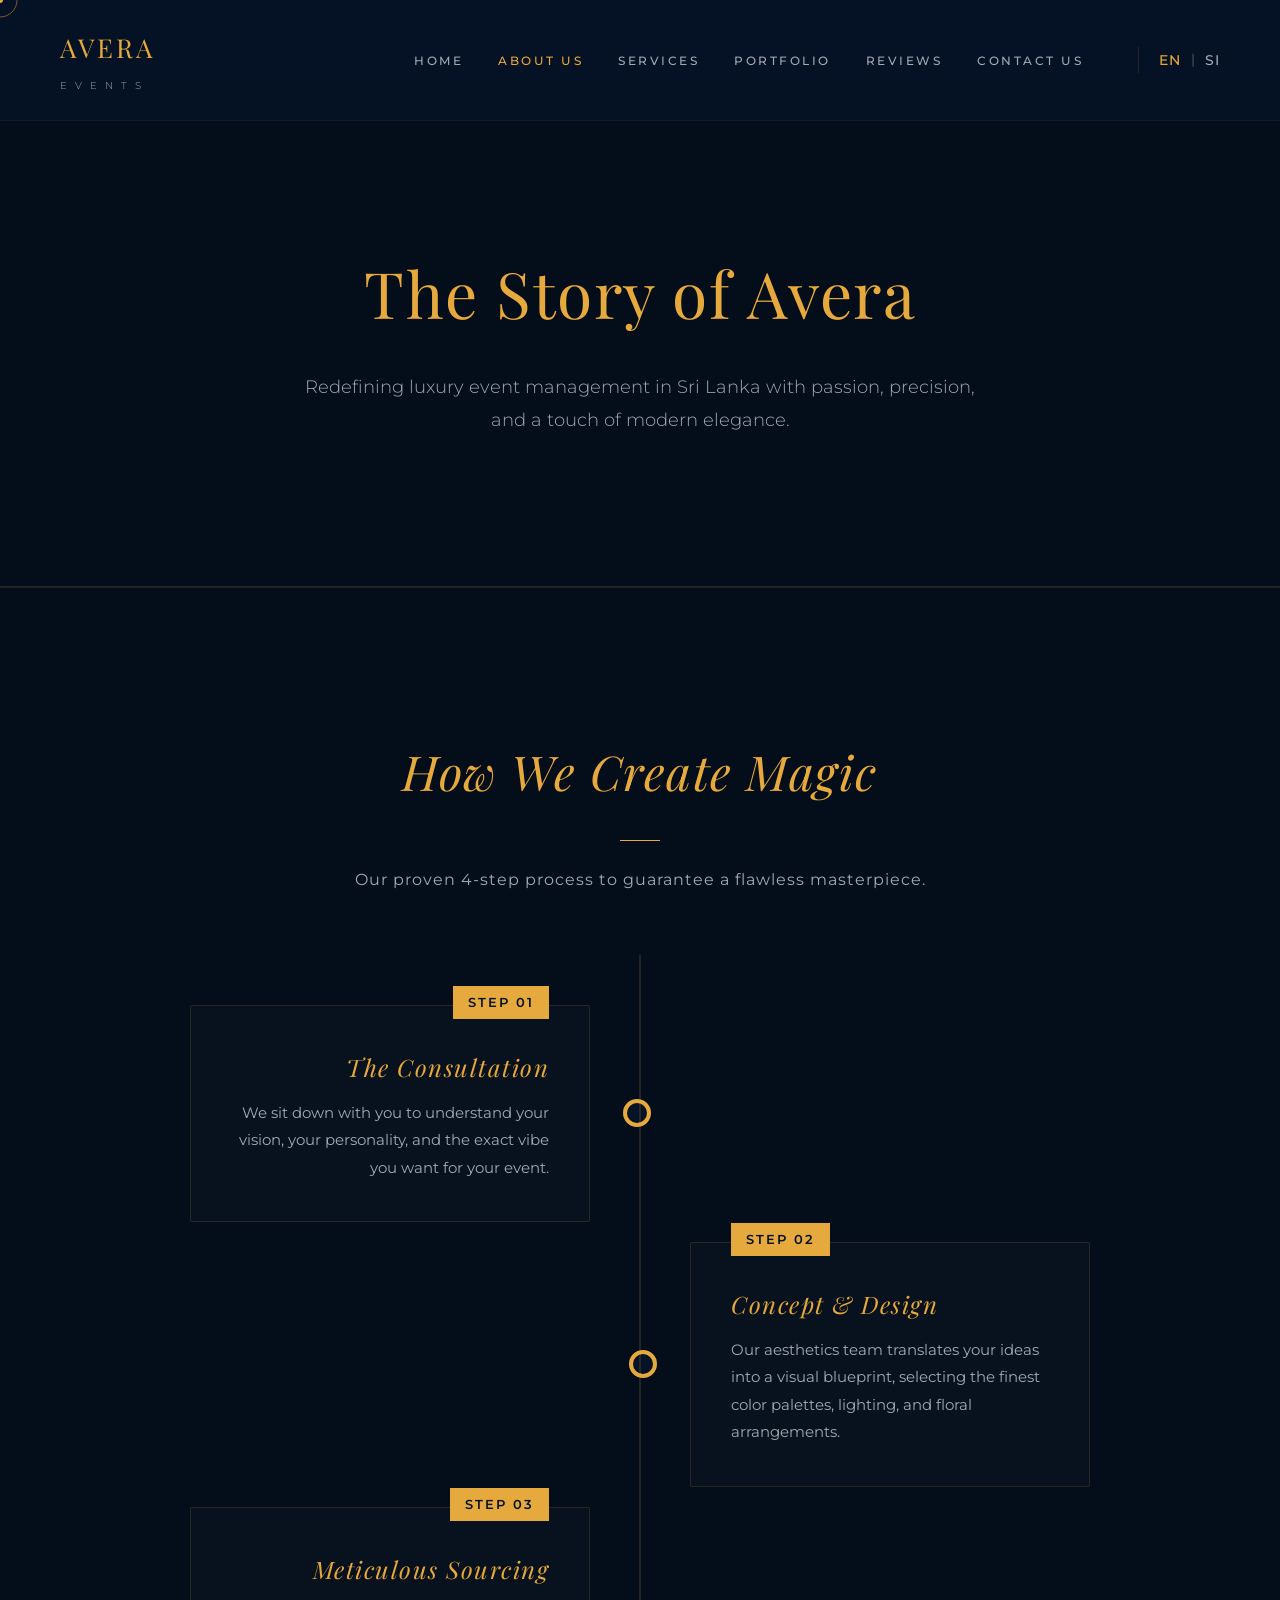
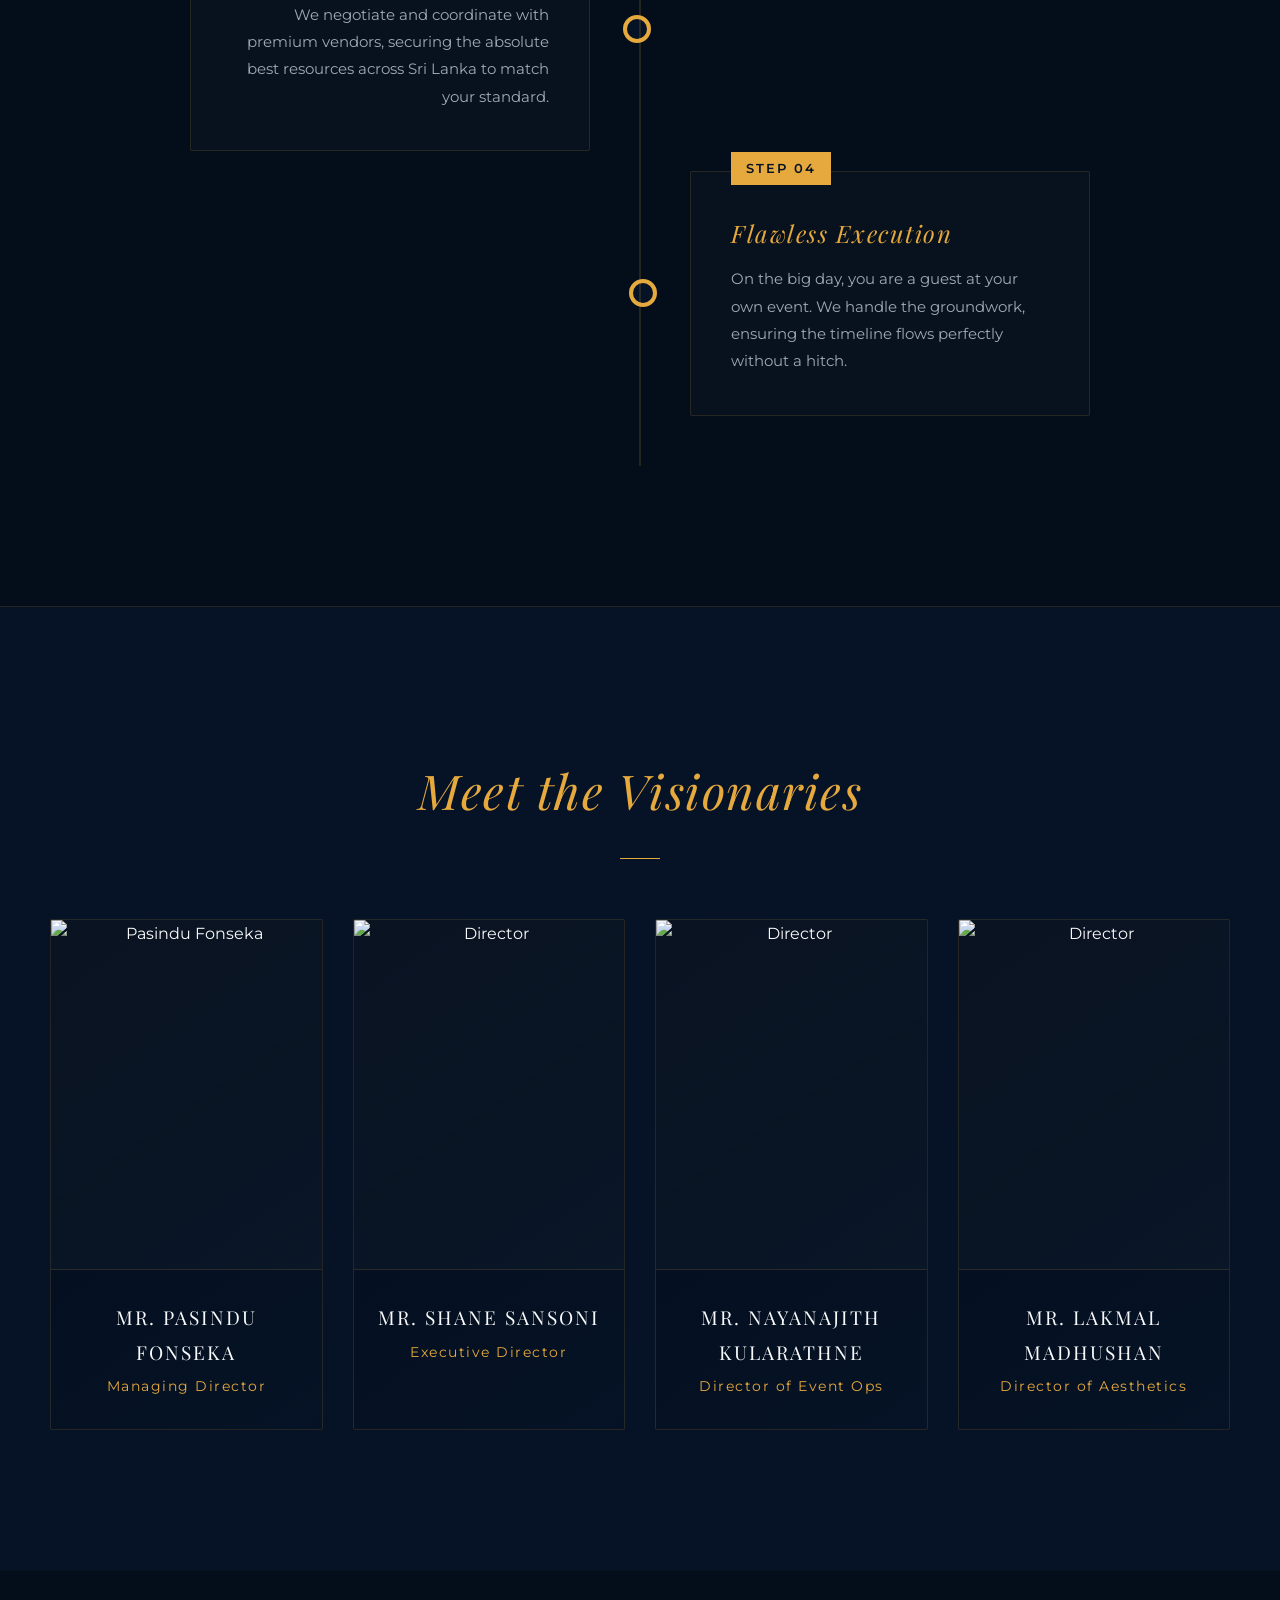
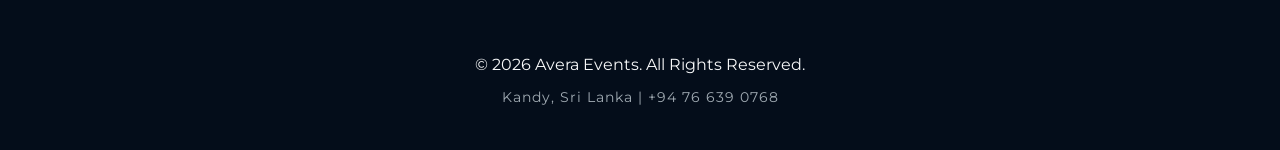
==== commit bdb3a0cd: "Update about.html" ====
--- a/about.html
+++ b/about.html
@@ -31,7 +31,7 @@
 </head>
 <body>
     <!-- Luxury Preloader -->
-    <div id="preloader"><img src="images/Avera ල්.png" alt="Avera Loading" class="loader-logo"></div>
+    <div id="preloader"><img src="Avera ල්.png" alt="Avera Loading" class="loader-logo"></div>
     <div class="cursor-dot"></div><div class="cursor-outline"></div>
 
     <header>
@@ -100,10 +100,10 @@
     <section class="section-padding">
         <h2 class="section-title" data-aos="fade-up" data-en="Meet the Visionaries" data-si="අපේ කණ්ඩායම">Meet the Visionaries</h2>
         <div class="team-grid">
-            <div class="team-card hover-link" data-aos="zoom-in" data-aos-delay="200"><div class="team-image-box"><img src="images/owner1.jpg" alt="Pasindu Fonseka"></div><div class="team-info"><h4>Pasindu Fonseka</h4><p>Managing Director</p></div></div>
-            <div class="team-card hover-link" data-aos="zoom-in" data-aos-delay="300"><div class="team-image-box"><img src="images/owner2.jpg" alt="Director"></div><div class="team-info"><h4>Name Here</h4><p>Executive Director</p></div></div>
-            <div class="team-card hover-link" data-aos="zoom-in" data-aos-delay="400"><div class="team-image-box"><img src="images/owner3.jpg" alt="Director"></div><div class="team-info"><h4>Name Here</h4><p>Director of Event Ops</p></div></div>
-            <div class="team-card hover-link" data-aos="zoom-in" data-aos-delay="500"><div class="team-image-box"><img src="images/owner4.jpg" alt="Director"></div><div class="team-info"><h4>Name Here</h4><p>Director of Aesthetics</p></div></div>
+            <div class="team-card hover-link" data-aos="zoom-in" data-aos-delay="200"><div class="team-image-box"><img src="https://res.cloudinary.com/ord0oppa/image/upload/v1783399029/WhatsApp_Image_2026-07-07_at_09.44.45_jn5zst.jpg" alt="Pasindu Fonseka"></div><div class="team-info"><h4>Mr. Pasindu Fonseka</h4><p>Managing Director</p></div></div>
+            <div class="team-card hover-link" data-aos="zoom-in" data-aos-delay="300"><div class="team-image-box"><img src="https://res.cloudinary.com/ord0oppa/image/upload/v1783406615/Man_wearing_sunglasses_in_office_202607071108_fgf3a9.jpg" alt="Director"></div><div class="team-info"><h4>Mr. Shane Sansoni</h4><p>Executive Director</p></div></div>
+            <div class="team-card hover-link" data-aos="zoom-in" data-aos-delay="400"><div class="team-image-box"><img src="https://res.cloudinary.com/ord0oppa/image/upload/v1783406626/Man_wearing_sunglasses_in_office_202607071105_fjljlg.jpg" alt="Director"></div><div class="team-info"><h4>Mr. Nayanajith Kularathne</h4><p>Director of Event Ops</p></div></div>
+            <div class="team-card hover-link" data-aos="zoom-in" data-aos-delay="500"><div class="team-image-box"><img src="https://res.cloudinary.com/ord0oppa/image/upload/v1783399033/Man_in_blazer_office_202607070939_g2fzbm.jpg" alt="Director"></div><div class="team-info"><h4>Mr. Lakmal Madhushan</h4><p>Director of Aesthetics</p></div></div>
         </div>
     </section>
 
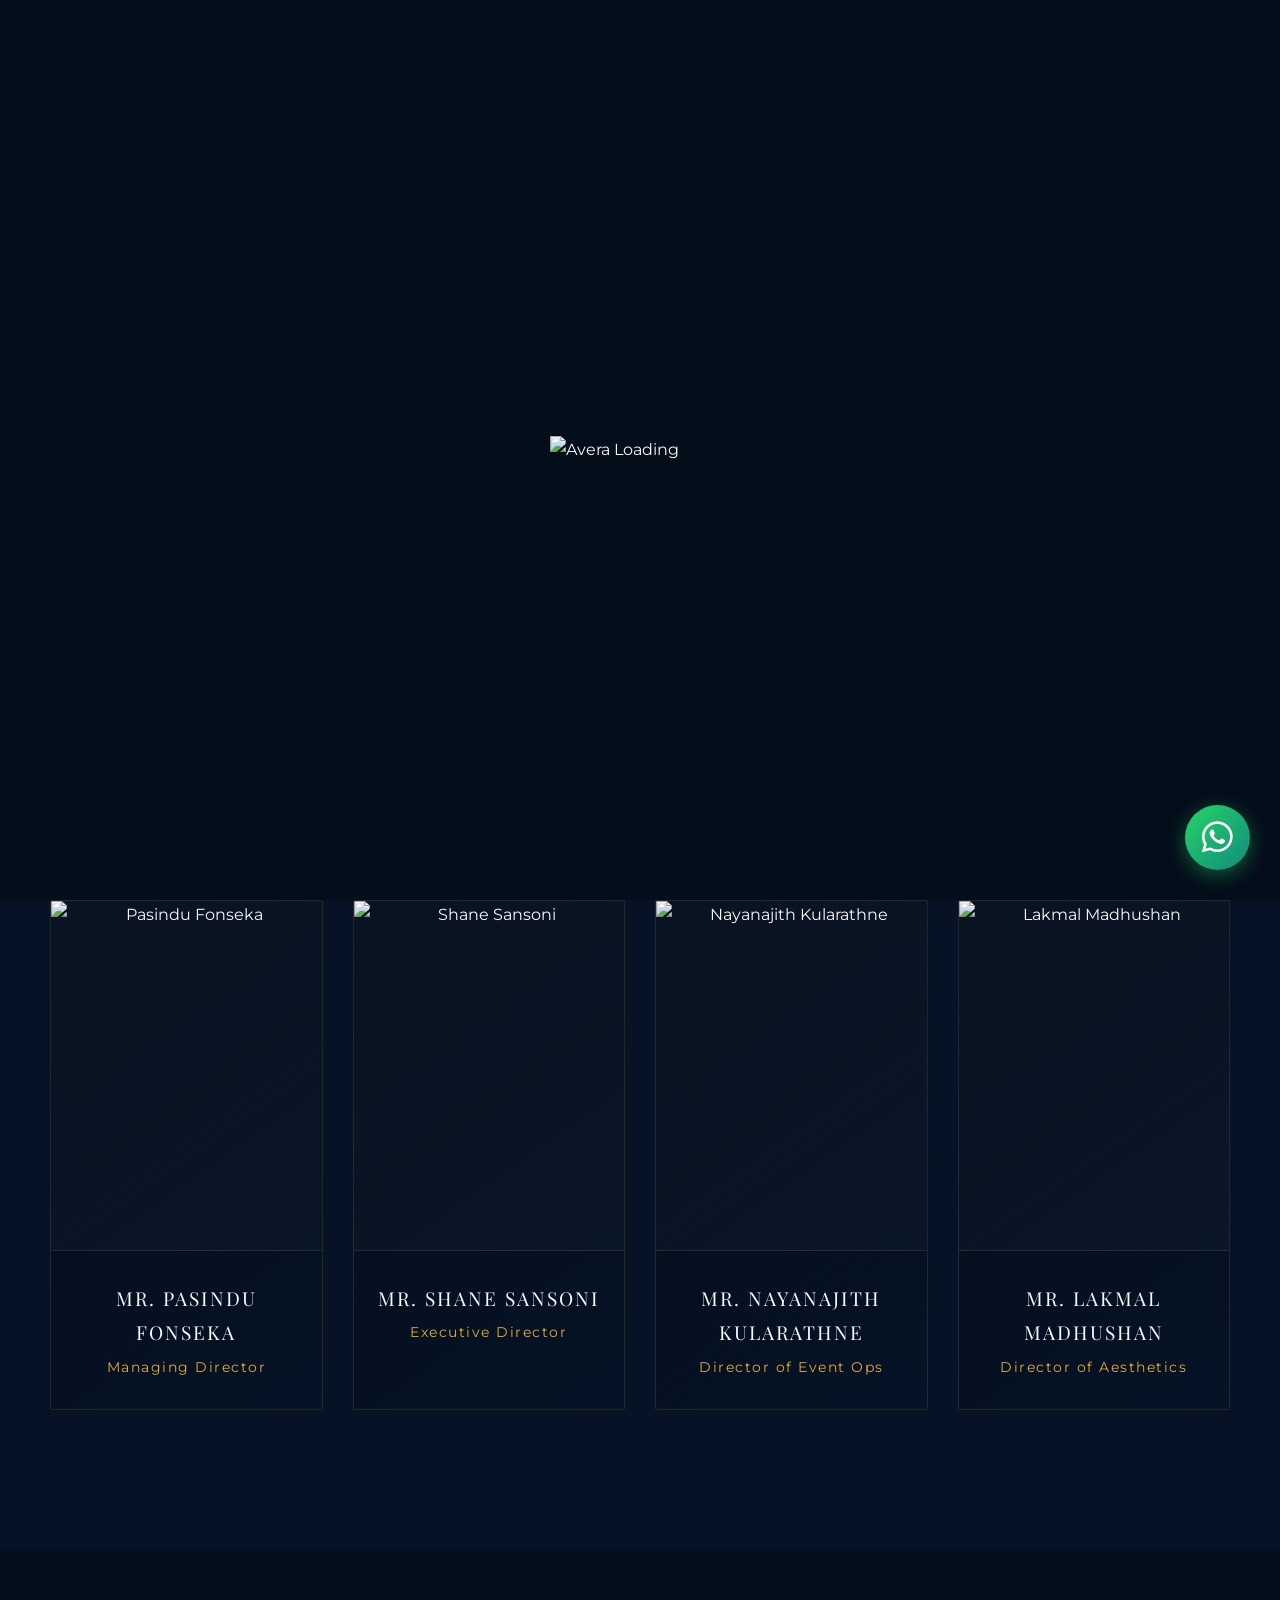
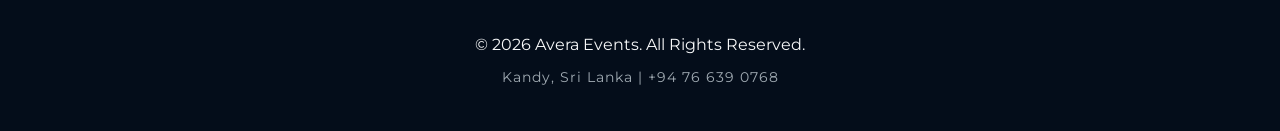
==== commit 9b90792a: "Update about.html" ====
--- a/about.html
+++ b/about.html
@@ -30,10 +30,32 @@
     </style>
 </head>
 <body>
-    <!-- Luxury Preloader -->
-    <div id="preloader"><img src="Avera ල්.png" alt="Avera Loading" class="loader-logo"></div>
+    <div id="preloader"><img src="images/Avera ල්.png" alt="Avera Loading" class="loader-logo"></div>
     <div class="cursor-dot"></div><div class="cursor-outline"></div>
 
+    <!-- Music Player -->
+    <div class="music-player">
+        <audio id="bg-music" loop><source src="https://assets.mixkit.co/music/preview/mixkit-beautiful-dream-493.mp3" type="audio/mpeg"></audio>
+        <button id="music-toggle" class="music-btn hover-link" onclick="toggleMusic()" title="Play Luxury Ambient Music"><i class="fas fa-play"></i></button>
+    </div>
+
+    <!-- Advanced WhatsApp Widget -->
+    <div class="wa-widget-container">
+        <div class="wa-widget-chat" id="wa-chat">
+            <div class="wa-header">
+                <img src="https://res.cloudinary.com/ord0oppa/image/upload/v1783399029/WhatsApp_Image_2026-07-07_at_09.44.45_jn5zst.jpg" alt="Pasindu Fonseka">
+                <div><h4>Pasindu Fonseka</h4><p>Typically replies instantly</p></div>
+                <i class="fas fa-times wa-close hover-link" onclick="toggleWa()"></i>
+            </div>
+            <div class="wa-body">
+                <div class="wa-message">Hi there! 👋<br>Need help creating a masterpiece?</div>
+                <a href="https://wa.me/94766390768?text=Hi%20Avera%20Events!" target="_blank" class="btn-gold hover-link" style="width: 100%; text-align: center; padding: 12px;">Start Chat</a>
+            </div>
+        </div>
+        <button class="wa-float-btn hover-link" onclick="toggleWa()"><i class="fab fa-whatsapp"></i></button>
+    </div>
+
+    <!-- Header Navigation (same as index) -->
     <header>
         <div class="logo"><a href="index.html" class="hover-link" style="color:var(--accent-gold); font-family:'Playfair Display', serif; font-size:26px; font-weight:400; letter-spacing:3px; text-decoration:none;">AVERA<span style="font-size:10px; display:block; letter-spacing:8px; color:var(--text-grey); font-family:'Montserrat', sans-serif; font-weight:300; margin-top:5px;">EVENTS</span></a></div>
         <div class="menu-toggle" id="mobile-menu"><i class="fas fa-bars"></i></div>
@@ -55,55 +77,15 @@
         <p data-aos="fade-up" data-aos-delay="300" style="color: var(--text-grey); font-size: 1.15rem; max-width: 700px; margin: 0 auto; font-weight: 300;" data-en="Redefining luxury event management in Sri Lanka with passion, precision, and a touch of modern elegance." data-si="ශ්‍රී ලංකාවේ සුඛෝපභෝගී සාද කළමනාකරණය නව මානයකට ගෙන යාම.">Redefining luxury event management in Sri Lanka with passion, precision, and a touch of modern elegance.</p>
     </section>
 
-    <!-- NEW: Interactive Process Timeline -->
-    <section class="section-padding" style="background-color: var(--dark-blue-bg); border-top: 1px solid var(--gold-border); border-bottom: 1px solid var(--gold-border);">
-        <h2 class="section-title" data-aos="fade-up" data-en="How We Create Magic" data-si="අපේ ක්‍රියාවලිය">How We Create Magic</h2>
-        <p style="color: var(--text-grey); letter-spacing: 1px; margin-bottom: 20px;" data-aos="fade-up" data-aos-delay="100" data-en="Our proven 4-step process to guarantee a flawless masterpiece." data-si="සාර්ථකත්වයට මඟ පෙන්වන අපගේ පියවර 4ක ක්‍රියාවලිය.">Our proven 4-step process to guarantee a flawless masterpiece.</p>
-        
-        <div class="timeline">
-            <!-- Step 1 -->
-            <div class="timeline-item timeline-left" data-aos="fade-right" data-aos-delay="200">
-                <div class="timeline-content hover-link">
-                    <span class="step">STEP 01</span>
-                    <h3 data-en="The Consultation" data-si="මූලික සාකච්ඡාව">The Consultation</h3>
-                    <p data-en="We sit down with you to understand your vision, your personality, and the exact vibe you want for your event. No details are too small." data-si="ඔබේ දැක්ම සහ පෞරුෂය අවබෝධ කරගැනීමට අපි ඔබ සමඟ සාකච්ඡා කරමු.">We sit down with you to understand your vision, your personality, and the exact vibe you want for your event.</p>
-                </div>
-            </div>
-            <!-- Step 2 -->
-            <div class="timeline-item timeline-right" data-aos="fade-left" data-aos-delay="300">
-                <div class="timeline-content hover-link">
-                    <span class="step">STEP 02</span>
-                    <h3 data-en="Concept & Design" data-si="සැලසුම් කිරීම">Concept & Design</h3>
-                    <p data-en="Our aesthetics team translates your ideas into a visual blueprint, selecting the finest color palettes, lighting, and floral arrangements." data-si="අපගේ නිර්මාණ කණ්ඩායම ඔබේ අදහස් දෘශ්‍ය සැලසුමක් බවට පත් කරයි.">Our aesthetics team translates your ideas into a visual blueprint, selecting the finest color palettes, lighting, and floral arrangements.</p>
-                </div>
-            </div>
-            <!-- Step 3 -->
-            <div class="timeline-item timeline-left" data-aos="fade-right" data-aos-delay="400">
-                <div class="timeline-content hover-link">
-                    <span class="step">STEP 03</span>
-                    <h3 data-en="Meticulous Sourcing" data-si="ක්‍රමානුකූල සංවිධානය">Meticulous Sourcing</h3>
-                    <p data-en="We negotiate and coordinate with premium vendors, securing the absolute best resources across Sri Lanka to match your standard." data-si="ඔබගේ ප්‍රමිතියට ගැළපෙන පරිදි අපි ශ්‍රී ලංකාවේ හොඳම සම්පත් සපයන්නන් සම්බන්ධීකරණය කරමු.">We negotiate and coordinate with premium vendors, securing the absolute best resources across Sri Lanka to match your standard.</p>
-                </div>
-            </div>
-            <!-- Step 4 -->
-            <div class="timeline-item timeline-right" data-aos="fade-left" data-aos-delay="500">
-                <div class="timeline-content hover-link">
-                    <span class="step">STEP 04</span>
-                    <h3 data-en="Flawless Execution" data-si="දෝෂ රහිත ක්‍රියාත්මක කිරීම">Flawless Execution</h3>
-                    <p data-en="On the big day, you are a guest at your own event. We handle the groundwork, ensuring the timeline flows perfectly without a hitch." data-si="ඔබගේ විශේෂ දිනයේදී සියලුම මෙහෙයුම් කටයුතු අපි විසින් සිදුකරනු ලැබේ.">On the big day, you are a guest at your own event. We handle the groundwork, ensuring the timeline flows perfectly without a hitch.</p>
-                </div>
-            </div>
-        </div>
-    </section>
-
-    <!-- Team Section -->
+    <!-- Interactive Process Timeline (Same as before) -->
+    <!-- Team Section WITH IMAGES LOADED -->
     <section class="section-padding">
         <h2 class="section-title" data-aos="fade-up" data-en="Meet the Visionaries" data-si="අපේ කණ්ඩායම">Meet the Visionaries</h2>
         <div class="team-grid">
             <div class="team-card hover-link" data-aos="zoom-in" data-aos-delay="200"><div class="team-image-box"><img src="https://res.cloudinary.com/ord0oppa/image/upload/v1783399029/WhatsApp_Image_2026-07-07_at_09.44.45_jn5zst.jpg" alt="Pasindu Fonseka"></div><div class="team-info"><h4>Mr. Pasindu Fonseka</h4><p>Managing Director</p></div></div>
-            <div class="team-card hover-link" data-aos="zoom-in" data-aos-delay="300"><div class="team-image-box"><img src="https://res.cloudinary.com/ord0oppa/image/upload/v1783406615/Man_wearing_sunglasses_in_office_202607071108_fgf3a9.jpg" alt="Director"></div><div class="team-info"><h4>Mr. Shane Sansoni</h4><p>Executive Director</p></div></div>
-            <div class="team-card hover-link" data-aos="zoom-in" data-aos-delay="400"><div class="team-image-box"><img src="https://res.cloudinary.com/ord0oppa/image/upload/v1783406626/Man_wearing_sunglasses_in_office_202607071105_fjljlg.jpg" alt="Director"></div><div class="team-info"><h4>Mr. Nayanajith Kularathne</h4><p>Director of Event Ops</p></div></div>
-            <div class="team-card hover-link" data-aos="zoom-in" data-aos-delay="500"><div class="team-image-box"><img src="https://res.cloudinary.com/ord0oppa/image/upload/v1783399033/Man_in_blazer_office_202607070939_g2fzbm.jpg" alt="Director"></div><div class="team-info"><h4>Mr. Lakmal Madhushan</h4><p>Director of Aesthetics</p></div></div>
+            <div class="team-card hover-link" data-aos="zoom-in" data-aos-delay="300"><div class="team-image-box"><img src="https://res.cloudinary.com/ord0oppa/image/upload/v1783406615/Man_wearing_sunglasses_in_office_202607071108_fgf3a9.jpg" alt="Shane Sansoni"></div><div class="team-info"><h4>Mr. Shane Sansoni</h4><p>Executive Director</p></div></div>
+            <div class="team-card hover-link" data-aos="zoom-in" data-aos-delay="400"><div class="team-image-box"><img src="https://res.cloudinary.com/ord0oppa/image/upload/v1783406626/Man_wearing_sunglasses_in_office_202607071105_fjljlg.jpg" alt="Nayanajith Kularathne"></div><div class="team-info"><h4>Mr. Nayanajith Kularathne</h4><p>Director of Event Ops</p></div></div>
+            <div class="team-card hover-link" data-aos="zoom-in" data-aos-delay="500"><div class="team-image-box"><img src="https://res.cloudinary.com/ord0oppa/image/upload/v1783399033/Man_in_blazer_office_202607070939_g2fzbm.jpg" alt="Lakmal Madhushan"></div><div class="team-info"><h4>Mr. Lakmal Madhushan</h4><p>Director of Aesthetics</p></div></div>
         </div>
     </section>
 
@@ -118,19 +100,16 @@
         AOS.init({ duration: 1000, once: true });
         window.addEventListener('load', function() { setTimeout(function() { document.body.classList.add('loaded'); }, 1500); });
         
+        function toggleWa() { document.getElementById('wa-chat').classList.toggle('active'); }
+        function toggleMusic() { const m = document.getElementById("bg-music"); const b = document.getElementById("music-toggle"); const i = b.querySelector("i"); if (m.paused) { m.play(); b.classList.add("playing"); i.classList.replace("fa-play", "fa-pause"); } else { m.pause(); b.classList.remove("playing"); i.classList.replace("fa-pause", "fa-play"); } }
+
         const cursorDot = document.querySelector('.cursor-dot'); const cursorOutline = document.querySelector('.cursor-outline');
         if (window.innerWidth > 992 && cursorDot && cursorOutline) { window.addEventListener('mousemove', (e) => { cursorDot.style.left = `${e.clientX}px`; cursorDot.style.top = `${e.clientY}px`; setTimeout(() => { cursorOutline.style.left = `${e.clientX}px`; cursorOutline.style.top = `${e.clientY}px`; }, 50); }); document.querySelectorAll('a, button, .hover-link').forEach(el => { el.addEventListener('mouseenter', () => { cursorOutline.style.width = '60px'; cursorOutline.style.height = '60px'; cursorOutline.style.backgroundColor = 'rgba(229, 169, 61, 0.1)'; }); el.addEventListener('mouseleave', () => { cursorOutline.style.width = '35px'; cursorOutline.style.height = '35px'; cursorOutline.style.backgroundColor = 'transparent'; }); }); }
 
         const mobileMenu = document.getElementById('mobile-menu'); const navMenu = document.getElementById('nav-menu'); const menuIcon = mobileMenu.querySelector('i');
         if(mobileMenu && navMenu) { mobileMenu.addEventListener('click', () => { navMenu.classList.toggle('active'); document.body.classList.toggle('no-scroll'); if(navMenu.classList.contains('active')) { menuIcon.classList.remove('fa-bars'); menuIcon.classList.add('fa-times'); } else { menuIcon.classList.remove('fa-times'); menuIcon.classList.add('fa-bars'); } }); }
 
-        function switchLang(lang, btn) {
-            document.querySelectorAll('.lang-btn').forEach(b => b.classList.remove('active')); btn.classList.add('active');
-            document.querySelectorAll('[data-en]').forEach(el => {
-                if(lang === 'si' && el.getAttribute('data-si')) { el.innerHTML = el.getAttribute('data-si'); document.body.style.fontFamily = "'Montserrat', 'Iskoola Pota', sans-serif"; } 
-                else { el.innerHTML = el.getAttribute('data-en'); document.body.style.fontFamily = "'Montserrat', sans-serif"; }
-            });
-        }
+        function switchLang(lang, btn) { document.querySelectorAll('.lang-btn').forEach(b => b.classList.remove('active')); btn.classList.add('active'); document.querySelectorAll('[data-en]').forEach(el => { if(lang === 'si' && el.getAttribute('data-si')) { el.innerHTML = el.getAttribute('data-si'); document.body.style.fontFamily = "'Montserrat', 'Iskoola Pota', sans-serif"; } else { el.innerHTML = el.getAttribute('data-en'); document.body.style.fontFamily = "'Montserrat', sans-serif"; } }); }
     </script>
 </body>
 </html>
--- a/style.css
+++ b/style.css
@@ -17,34 +17,19 @@
 html { scroll-behavior: smooth; }
 
 body { 
-    font-family: 'Montserrat', sans-serif; 
-    background-color: var(--primary-blue); 
-    color: var(--text-white); 
-    line-height: 1.8; 
-    overflow-x: hidden;
+    font-family: 'Montserrat', sans-serif; background-color: var(--primary-blue); 
+    color: var(--text-white); line-height: 1.8; overflow-x: hidden;
 }
 
 h1, h2, h3, h4 { font-family: 'Playfair Display', serif; font-weight: 400; letter-spacing: 1.5px; }
 
-/* ================== Preloader ================== */
-#preloader {
-    position: fixed; top: 0; left: 0; width: 100%; height: 100%;
-    background: var(--dark-blue-bg); z-index: 9999;
-    display: flex; justify-content: center; align-items: center;
-    transition: opacity 0.8s ease, visibility 0.8s ease;
-}
-.loader-logo {
-    width: 180px;
-    animation: pulseLogo 2s infinite ease-in-out;
-}
-@keyframes pulseLogo {
-    0% { transform: scale(0.95); opacity: 0.7; filter: drop-shadow(0 0 10px rgba(229, 169, 61, 0.2)); }
-    50% { transform: scale(1.05); opacity: 1; filter: drop-shadow(0 0 30px rgba(229, 169, 61, 0.6)); }
-    100% { transform: scale(0.95); opacity: 0.7; filter: drop-shadow(0 0 10px rgba(229, 169, 61, 0.2)); }
-}
+/* Preloader */
+#preloader { position: fixed; top: 0; left: 0; width: 100%; height: 100%; background: var(--dark-blue-bg); z-index: 9999; display: flex; justify-content: center; align-items: center; transition: opacity 0.8s ease, visibility 0.8s ease; }
+.loader-logo { width: 180px; animation: pulseLogo 2s infinite ease-in-out; }
+@keyframes pulseLogo { 0%, 100% { transform: scale(0.95); opacity: 0.7; filter: drop-shadow(0 0 10px rgba(229, 169, 61, 0.2)); } 50% { transform: scale(1.05); opacity: 1; filter: drop-shadow(0 0 30px rgba(229, 169, 61, 0.6)); } }
 body.loaded #preloader { opacity: 0; visibility: hidden; }
 
-/* ================== Custom Luxury Cursor ================== */
+/* Custom Luxury Cursor */
 @media (min-width: 993px) {
     body, a, button, input, textarea, select { cursor: none; }
     .cursor-dot, .cursor-outline { position: fixed; top: 0; left: 0; transform: translate(-50%, -50%); border-radius: 50%; z-index: 9998; pointer-events: none; }
@@ -52,65 +37,55 @@
     .cursor-outline { width: 35px; height: 35px; border: 1px solid rgba(229, 169, 61, 0.5); transition: width 0.2s ease-out, height 0.2s ease-out, background-color 0.2s ease-out; }
 }
 
-/* ================== Navbar & Mobile Menu ================== */
-header { 
-    background-color: rgba(6, 19, 38, 0.90); padding: 25px 60px; 
-    display: flex; justify-content: space-between; align-items: center; 
-    position: fixed; width: 100%; top: 0; z-index: 2000; 
-    border-bottom: 1px solid rgba(255,255,255,0.05); backdrop-filter: blur(15px);
-}
+/* Navbar & Mobile Menu */
+header { background-color: rgba(6, 19, 38, 0.90); padding: 25px 60px; display: flex; justify-content: space-between; align-items: center; position: fixed; width: 100%; top: 0; z-index: 2000; border-bottom: 1px solid rgba(255,255,255,0.05); backdrop-filter: blur(15px); }
 nav ul { list-style: none; display: flex; gap: 35px; align-items: center; }
 nav ul li a { color: var(--text-grey); text-decoration: none; font-size: 12px; text-transform: uppercase; letter-spacing: 2.5px; transition: color 0.4s ease; font-weight: 500; }
 nav ul li a:hover, nav ul li a.active { color: var(--accent-gold); }
 
-/* ================== Language Toggle ================== */
+/* Language Toggle */
 .lang-toggle { display: flex; gap: 10px; align-items: center; margin-left: 20px; border-left: 1px solid var(--gold-border); padding-left: 20px; }
 .lang-btn { background: none; border: none; color: var(--text-grey); font-family: 'Montserrat', sans-serif; font-size: 0.85rem; font-weight: 500; cursor: pointer; transition: color 0.3s; letter-spacing: 1px; }
 .lang-btn.active, .lang-btn:hover { color: var(--accent-gold); }
 .lang-sep { color: var(--text-grey); font-size: 0.9rem; opacity: 0.5; }
 
 .menu-toggle { display: none; color: var(--accent-gold); font-size: 1.8rem; cursor: pointer; z-index: 2001; }
-
 @media (max-width: 992px) { 
     header { padding: 20px 30px; } .menu-toggle { display: block; }
-    nav { position: fixed; top: 0; right: -100%; width: 100%; height: 100vh; background: rgba(4, 13, 26, 0.98); backdrop-filter: blur(20px); display: flex; flex-direction: column; justify-content: center; align-items: center; transition: right 0.6s cubic-bezier(0.25, 1, 0.5, 1); z-index: 2000; }
+    nav { position: fixed; top: 0; right: -100%; width: 100%; height: 100vh; background: rgba(4, 13, 26, 0.98); backdrop-filter: blur(20px); display: flex; flex-direction: column; justify-content: center; align-items: center; transition: right 0.6s ease; z-index: 2000; }
     nav.active { right: 0; } nav ul { flex-direction: column; text-align: center; gap: 40px; } nav ul li a { font-size: 1.2rem; }
-    .lang-toggle { margin-left: 0; border-left: none; padding-left: 0; margin-top: 20px; }
-    body.no-scroll { overflow: hidden; }
+    .lang-toggle { margin-left: 0; border-left: none; padding-left: 0; margin-top: 20px; } body.no-scroll { overflow: hidden; }
 }
 
-/* ================== Global Buttons & Layout ================== */
-.btn-gold { background: var(--accent-gold); color: var(--primary-blue); padding: 16px 40px; text-decoration: none; font-weight: 500; border-radius: 2px; text-transform: uppercase; letter-spacing: 2px; transition: all 0.5s ease; display: inline-block; border: none; font-size: 0.85rem; }
+/* Global Buttons & Layout */
+.btn-gold { background: var(--accent-gold); color: var(--primary-blue); padding: 16px 40px; text-decoration: none; font-weight: 500; border-radius: 2px; text-transform: uppercase; letter-spacing: 2px; transition: all 0.5s ease; display: inline-block; border: none; font-size: 0.85rem; cursor: pointer; }
 .btn-gold:hover { transform: translateY(-5px); box-shadow: 0 15px 30px rgba(229, 169, 61, 0.2); background: #fff; color: var(--accent-gold); }
-.btn-gold-outline { background: transparent; color: var(--accent-gold); border: 1px solid var(--accent-gold); padding: 16px 40px; text-decoration: none; font-weight: 500; border-radius: 2px; text-transform: uppercase; letter-spacing: 2px; transition: all 0.5s ease; display: inline-block; font-size: 0.85rem; }
+.btn-gold-outline { background: transparent; color: var(--accent-gold); border: 1px solid var(--accent-gold); padding: 16px 40px; text-decoration: none; font-weight: 500; border-radius: 2px; text-transform: uppercase; letter-spacing: 2px; transition: all 0.5s ease; display: inline-block; font-size: 0.85rem; cursor: pointer; }
 .btn-gold-outline:hover { background: var(--accent-gold); color: var(--primary-blue); }
 
 .section-padding { padding: 140px 50px; text-align: center; }
 .section-title { font-size: 3rem; color: var(--accent-gold); margin-bottom: 25px; font-style: italic; }
 .section-title::after { content: ''; display: block; width: 40px; height: 1px; background: var(--accent-gold); margin: 25px auto 0; }
 
-/* ================== Interactive Timeline ================== */
-.timeline { position: relative; max-width: 1000px; margin: 60px auto 0; padding: 40px 0; }
-.timeline::after { content: ''; position: absolute; width: 2px; background: var(--gold-border); top: 0; bottom: 0; left: 50%; margin-left: -1px; }
-.timeline-item { padding: 10px 50px; position: relative; width: 50%; }
-.timeline-item::after { content: ''; position: absolute; width: 20px; height: 20px; right: -11px; background-color: var(--primary-blue); border: 4px solid var(--accent-gold); top: 50%; transform: translateY(-50%); border-radius: 50%; z-index: 1; transition: all 0.4s ease; }
-.timeline-item:hover::after { background-color: var(--accent-gold); box-shadow: 0 0 20px var(--accent-gold); transform: translateY(-50%) scale(1.2); }
-.timeline-left { left: 0; text-align: right; }
-.timeline-right { left: 50%; text-align: left; }
-.timeline-right::after { left: -11px; }
-.timeline-content { padding: 40px; background: var(--card-bg); position: relative; border-radius: 2px; border: 1px solid var(--gold-border); transition: transform 0.4s ease, border-color 0.4s ease; }
-.timeline-content:hover { transform: translateY(-5px); border-color: var(--accent-gold); background: rgba(255,255,255,0.04); }
-.timeline-content h3 { color: var(--accent-gold); font-size: 1.5rem; margin-bottom: 10px; font-style: italic; }
-.timeline-content span.step { position: absolute; top: -20px; left: 40px; background: var(--accent-gold); color: var(--primary-blue); padding: 5px 15px; font-weight: 600; font-size: 0.8rem; letter-spacing: 2px; }
-.timeline-left .timeline-content span.step { left: auto; right: 40px; }
-.timeline-content p { color: var(--text-grey); font-size: 0.95rem; }
+/* ================== Advanced WhatsApp Widget ================== */
+.wa-widget-container { position: fixed; bottom: 30px; right: 30px; z-index: 9999; display: flex; flex-direction: column; align-items: flex-end; }
+.wa-widget-chat { background: var(--dark-blue-bg); width: 320px; border-radius: 12px; border: 1px solid var(--accent-gold); box-shadow: 0 15px 40px rgba(0,0,0,0.6); overflow: hidden; transform: scale(0); transform-origin: bottom right; opacity: 0; transition: all 0.4s cubic-bezier(0.175, 0.885, 0.32, 1.275); margin-bottom: 15px; position: absolute; bottom: 70px; right: 0; pointer-events: none; }
+.wa-widget-chat.active { transform: scale(1); opacity: 1; pointer-events: auto; }
+.wa-header { background: linear-gradient(135deg, rgba(229,169,61,0.9), rgba(189,130,28,0.9)); padding: 20px; display: flex; align-items: center; gap: 15px; position: relative; }
+.wa-header img { width: 50px; height: 50px; border-radius: 50%; border: 2px solid #fff; object-fit: cover; }
+.wa-header h4 { color: var(--primary-blue); font-size: 1rem; margin-bottom: 2px; font-family: 'Montserrat', sans-serif; font-weight: 600; letter-spacing: 0; }
+.wa-header p { color: rgba(6,19,38,0.8); font-size: 0.75rem; font-weight: 500; }
+.wa-close { position: absolute; top: 15px; right: 15px; color: var(--primary-blue); cursor: pointer; font-size: 1.2rem; }
+.wa-body { padding: 25px 20px; background: rgba(255,255,255,0.02); }
+.wa-message { background: rgba(255,255,255,0.05); padding: 15px; border-radius: 0 10px 10px 10px; font-size: 0.9rem; color: var(--text-white); border: 1px solid var(--gold-border); margin-bottom: 20px; }
+.wa-float-btn { width: 65px; height: 65px; background: linear-gradient(135deg, #25D366, #128C7E); color: #FFF; border-radius: 50%; display: flex; justify-content: center; align-items: center; font-size: 35px; box-shadow: 0 5px 20px rgba(37, 211, 102, 0.4); cursor: pointer; border: none; transition: transform 0.3s; }
+.wa-float-btn:hover { transform: scale(1.1); }
 
-@media screen and (max-width: 768px) {
-    .timeline::after { left: 31px; }
-    .timeline-item { width: 100%; padding-left: 80px; padding-right: 0px; text-align: left; }
-    .timeline-item::after { left: 21px; }
-    .timeline-right { left: 0; }
-    .timeline-left .timeline-content span.step { right: auto; left: 40px; }
-}
+/* ================== Ambient Music Player ================== */
+.music-player { position: fixed; bottom: 30px; left: 30px; z-index: 9998; }
+.music-btn { width: 55px; height: 55px; background: rgba(10, 28, 54, 0.9); border: 1px solid var(--accent-gold); color: var(--accent-gold); border-radius: 50%; display: flex; justify-content: center; align-items: center; font-size: 20px; cursor: pointer; backdrop-filter: blur(5px); transition: all 0.3s ease; box-shadow: 0 5px 15px rgba(0,0,0,0.5); }
+.music-btn:hover { background: var(--accent-gold); color: var(--primary-blue); transform: scale(1.1); }
+.music-btn.playing { animation: pulseMusic 2s infinite; }
+@keyframes pulseMusic { 0% { box-shadow: 0 0 0 0 rgba(229, 169, 61, 0.4); } 70% { box-shadow: 0 0 0 15px rgba(229, 169, 61, 0); } 100% { box-shadow: 0 0 0 0 rgba(229, 169, 61, 0); } }
 
 footer { background-color: var(--dark-blue-bg); padding: 80px 20px 40px; text-align: center; border-top: 1px solid rgba(255,255,255,0.02); }
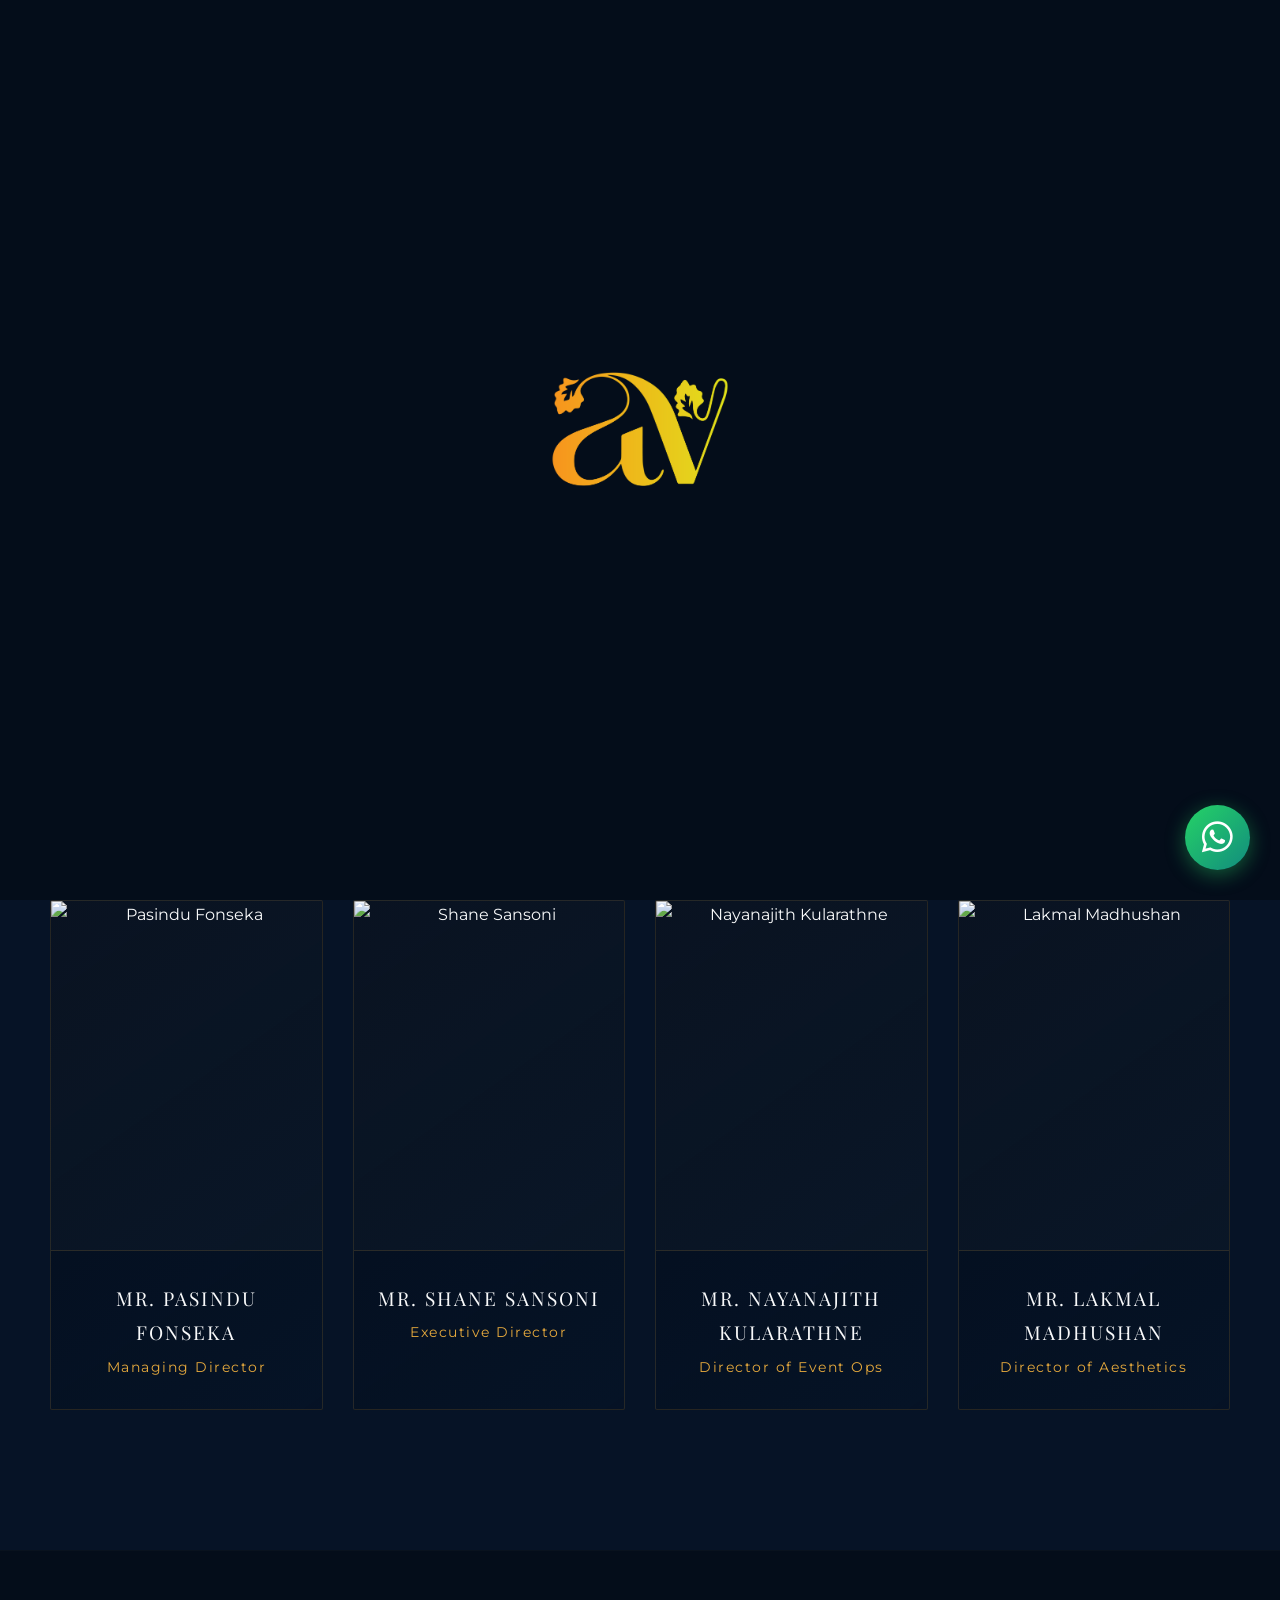
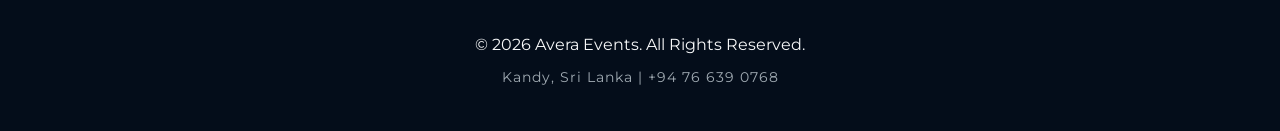
==== commit e14b7675: "Update about.html" ====
--- a/about.html
+++ b/about.html
@@ -30,7 +30,7 @@
     </style>
 </head>
 <body>
-    <div id="preloader"><img src="images/Avera ල්.png" alt="Avera Loading" class="loader-logo"></div>
+    <div id="preloader"><img src="Avera ල්.png" alt="Avera Loading" class="loader-logo"></div>
     <div class="cursor-dot"></div><div class="cursor-outline"></div>
 
     <!-- Music Player -->
